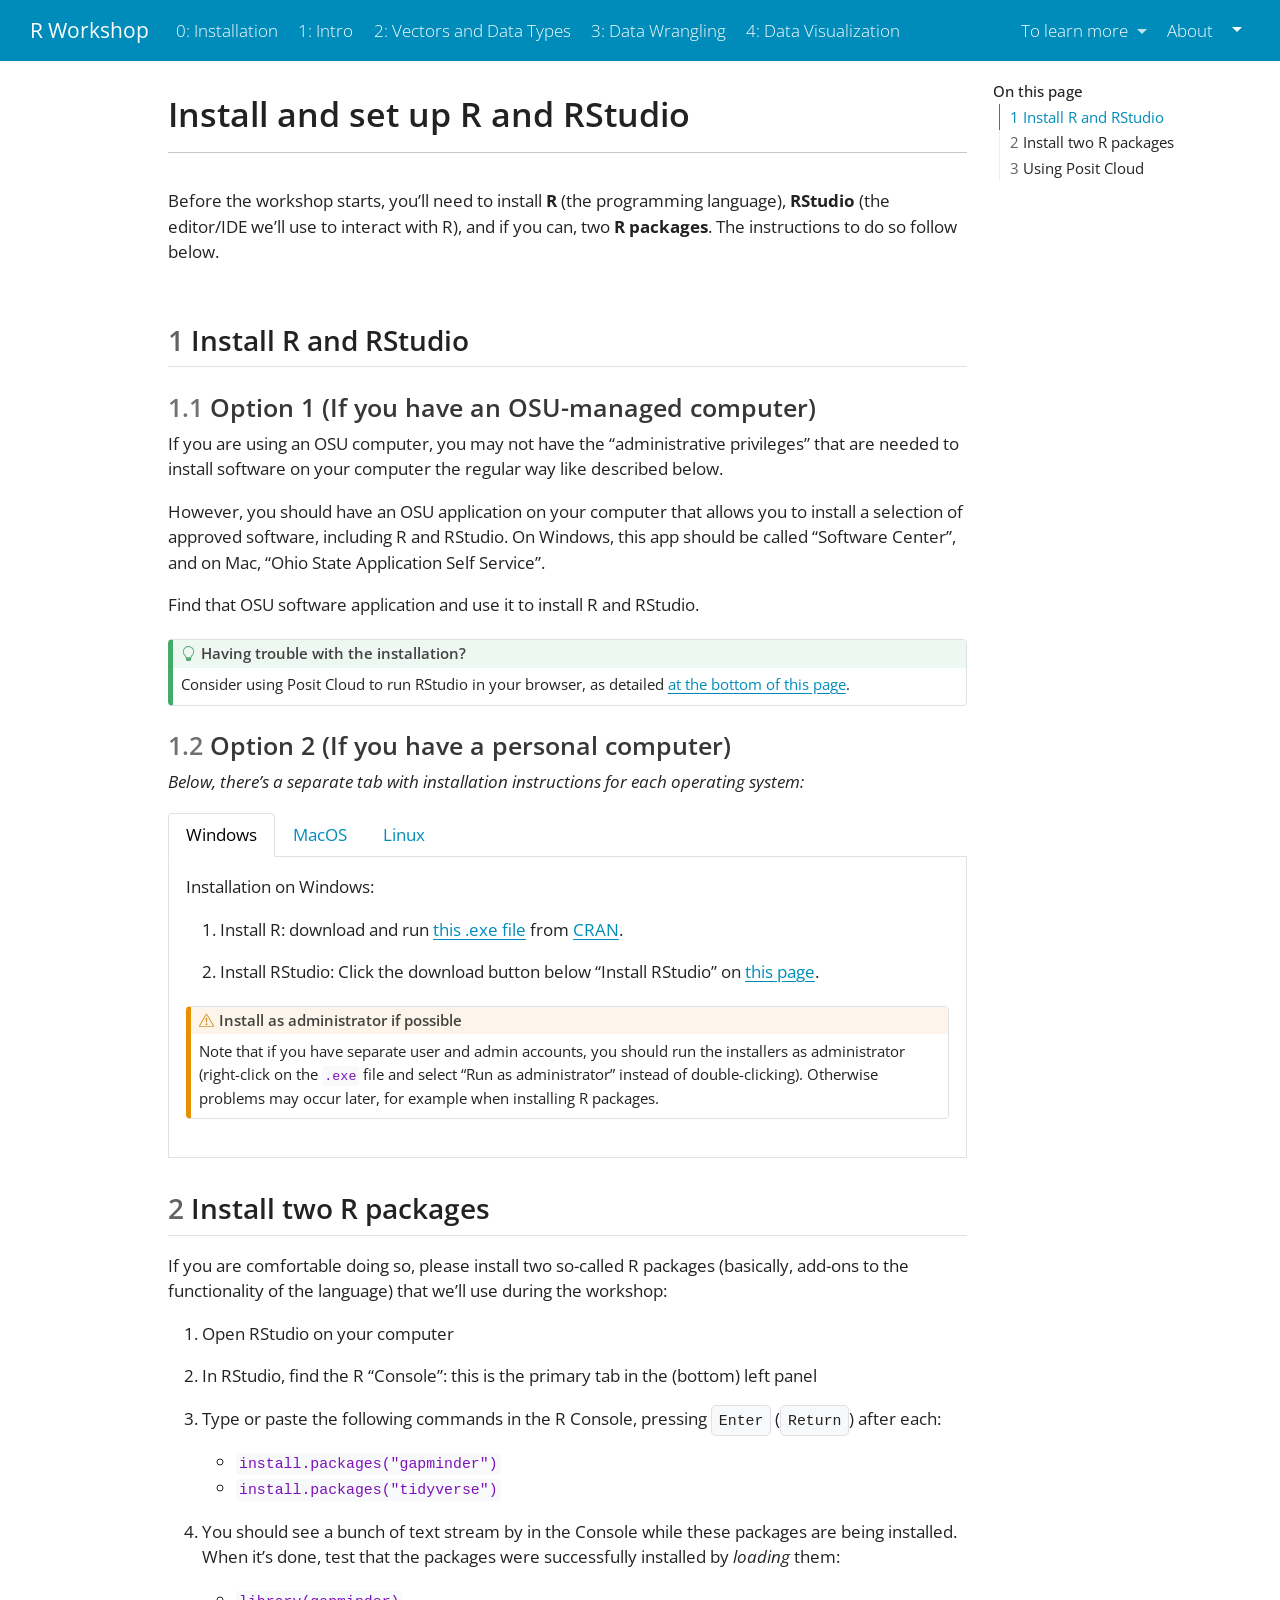
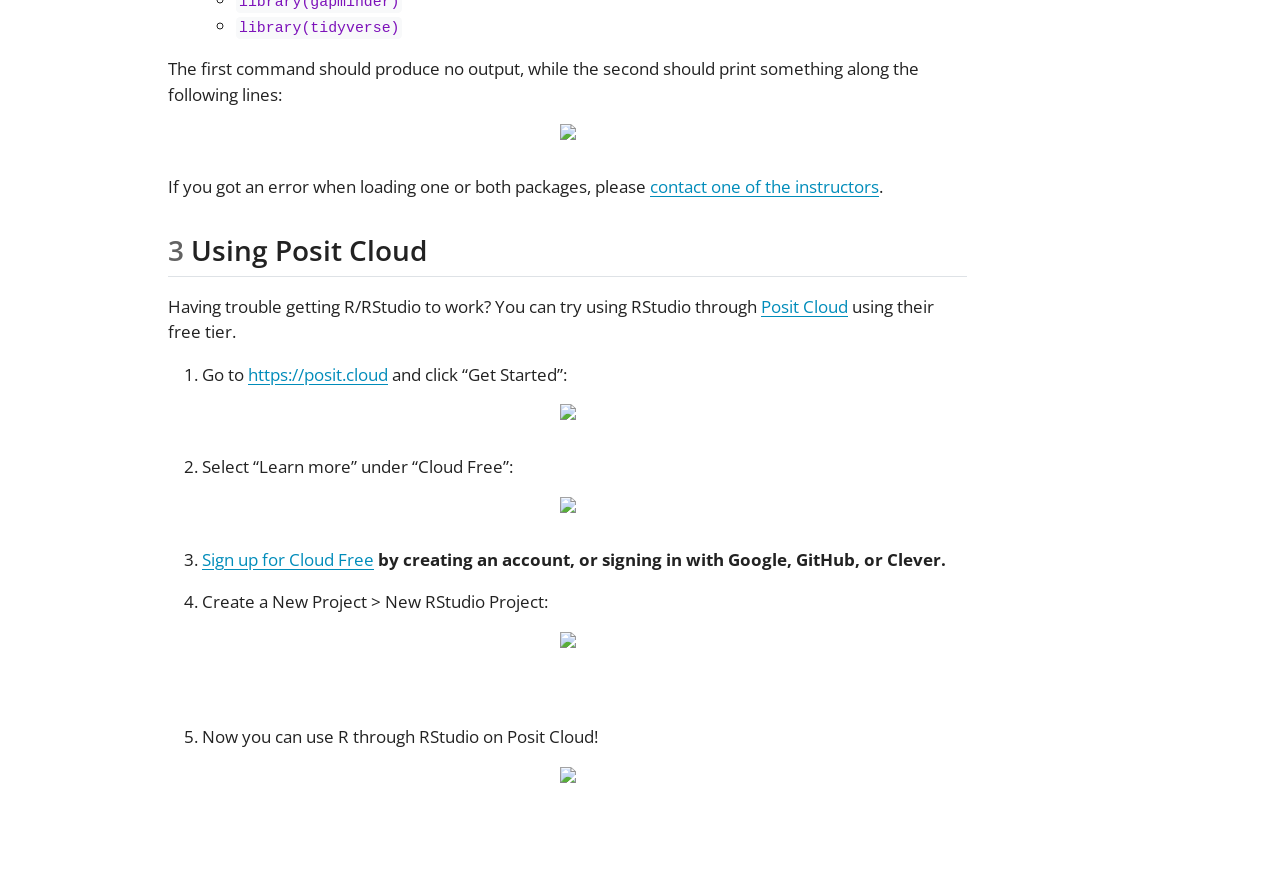
==== docs/0_setup.html @ 9dae6c2d "Shorten sessions 2 and 3" ====
<!DOCTYPE html>
<html xmlns="http://www.w3.org/1999/xhtml" lang="en" xml:lang="en"><head>

<meta charset="utf-8">
<meta name="generator" content="quarto-1.6.40">

<meta name="viewport" content="width=device-width, initial-scale=1.0, user-scalable=yes">


<title>Install and set up R and RStudio – R Workshop</title>
<style>
code{white-space: pre-wrap;}
span.smallcaps{font-variant: small-caps;}
div.columns{display: flex; gap: min(4vw, 1.5em);}
div.column{flex: auto; overflow-x: auto;}
div.hanging-indent{margin-left: 1.5em; text-indent: -1.5em;}
ul.task-list{list-style: none;}
ul.task-list li input[type="checkbox"] {
  width: 0.8em;
  margin: 0 0.8em 0.2em -1em; /* quarto-specific, see https://github.com/quarto-dev/quarto-cli/issues/4556 */ 
  vertical-align: middle;
}
</style>


<script src="site_libs/quarto-nav/quarto-nav.js"></script>
<script src="site_libs/quarto-nav/headroom.min.js"></script>
<script src="site_libs/clipboard/clipboard.min.js"></script>
<script src="site_libs/quarto-search/autocomplete.umd.js"></script>
<script src="site_libs/quarto-search/fuse.min.js"></script>
<script src="site_libs/quarto-search/quarto-search.js"></script>
<meta name="quarto:offset" content="./">
<script src="site_libs/quarto-html/quarto.js"></script>
<script src="site_libs/quarto-html/popper.min.js"></script>
<script src="site_libs/quarto-html/tippy.umd.min.js"></script>
<script src="site_libs/quarto-html/anchor.min.js"></script>
<link href="site_libs/quarto-html/tippy.css" rel="stylesheet">
<link href="site_libs/quarto-html/quarto-syntax-highlighting-57476271c5f0467c372e20ff5d25630e.css" rel="stylesheet" id="quarto-text-highlighting-styles">
<script src="site_libs/bootstrap/bootstrap.min.js"></script>
<link href="site_libs/bootstrap/bootstrap-icons.css" rel="stylesheet">
<link href="site_libs/bootstrap/bootstrap-846dca4dc7d087287339037938a7aa1c.min.css" rel="stylesheet" append-hash="true" id="quarto-bootstrap" data-mode="light">
<link href="site_libs/quarto-contrib/fontawesome6-1.2.0/all.min.css" rel="stylesheet">
<link href="site_libs/quarto-contrib/fontawesome6-1.2.0/latex-fontsize.css" rel="stylesheet">
<script id="quarto-search-options" type="application/json">{
  "location": "navbar",
  "copy-button": false,
  "collapse-after": 3,
  "panel-placement": "end",
  "type": "overlay",
  "limit": 50,
  "keyboard-shortcut": [
    "f",
    "/",
    "s"
  ],
  "show-item-context": false,
  "language": {
    "search-no-results-text": "No results",
    "search-matching-documents-text": "matching documents",
    "search-copy-link-title": "Copy link to search",
    "search-hide-matches-text": "Hide additional matches",
    "search-more-match-text": "more match in this document",
    "search-more-matches-text": "more matches in this document",
    "search-clear-button-title": "Clear",
    "search-text-placeholder": "",
    "search-detached-cancel-button-title": "Cancel",
    "search-submit-button-title": "Submit",
    "search-label": "Search"
  }
}</script>


<link rel="stylesheet" href="styles.css">
</head>

<body class="nav-fixed">

<div id="quarto-search-results"></div>
  <header id="quarto-header" class="headroom fixed-top">
    <nav class="navbar navbar-expand-lg " data-bs-theme="dark">
      <div class="navbar-container container-fluid">
      <div class="navbar-brand-container mx-auto">
    <a class="navbar-brand" href="./index.html">
    <span class="navbar-title">R Workshop</span>
    </a>
  </div>
            <div id="quarto-search" class="" title="Search"></div>
          <button class="navbar-toggler" type="button" data-bs-toggle="collapse" data-bs-target="#navbarCollapse" aria-controls="navbarCollapse" role="menu" aria-expanded="false" aria-label="Toggle navigation" onclick="if (window.quartoToggleHeadroom) { window.quartoToggleHeadroom(); }">
  <span class="navbar-toggler-icon"></span>
</button>
          <div class="collapse navbar-collapse" id="navbarCollapse">
            <ul class="navbar-nav navbar-nav-scroll me-auto">
  <li class="nav-item">
    <a class="nav-link active" href="./0_setup.html" aria-current="page"> 
<span class="menu-text">0: Installation</span></a>
  </li>  
  <li class="nav-item">
    <a class="nav-link" href="./1_intro.html"> 
<span class="menu-text">1: Intro</span></a>
  </li>  
  <li class="nav-item">
    <a class="nav-link" href="./2_vectors.html"> 
<span class="menu-text">2: Vectors and Data Types</span></a>
  </li>  
  <li class="nav-item">
    <a class="nav-link" href="./3_dplyr.html"> 
<span class="menu-text">3: Data Wrangling</span></a>
  </li>  
  <li class="nav-item">
    <a class="nav-link" href="./4_ggplot.html"> 
<span class="menu-text">4: Data Visualization</span></a>
  </li>  
</ul>
            <ul class="navbar-nav navbar-nav-scroll ms-auto">
  <li class="nav-item dropdown ">
    <a class="nav-link dropdown-toggle" href="#" id="nav-menu-to-learn-more" role="link" data-bs-toggle="dropdown" aria-expanded="false">
 <span class="menu-text">To learn more</span>
    </a>
    <ul class="dropdown-menu dropdown-menu-end" aria-labelledby="nav-menu-to-learn-more">    
        <li>
    <a class="dropdown-item" href="https://osu-codeclub.github.io">
 <span class="dropdown-text">OSU Code Club <i class="fa-solid fa-external-link" aria-label="external-link"></i></span></a>
  </li>  
        <li>
    <a class="dropdown-item" href="https://imageomics.github.io/2026-02-09-osu-online/">
 <span class="dropdown-text">Full Carpentries workshop page <i class="fa-solid fa-external-link" aria-label="external-link"></i></span></a>
  </li>  
        <li>
    <a class="dropdown-item" href="https://library.osu.edu/events/version-control-with-git">
 <span class="dropdown-text">Sister workshop on Version Control with Git <i class="fa-solid fa-external-link" aria-label="external-link"></i></span></a>
  </li>  
        <li>
    <a class="dropdown-item" href="https://osu-codeclub.github.io/pages/other.html">
 <span class="dropdown-text">Other OSU coding activities <i class="fa-solid fa-external-link" aria-label="external-link"></i></span></a>
  </li>  
        <li><hr class="dropdown-divider"></li>
        <li>
    <a class="dropdown-item" href="https://library.osu.edu/researchcommons">
 <span class="dropdown-text">OSU Research Commons <i class="fa-solid fa-external-link" aria-label="external-link"></i></span></a>
  </li>  
        <li>
    <a class="dropdown-item" href="https://carpentries.org">
 <span class="dropdown-text">The Carpentries <i class="fa-solid fa-external-link" aria-label="external-link"></i></span></a>
  </li>  
        <li><hr class="dropdown-divider"></li>
        <li>
    <a class="dropdown-item" href="https://swcarpentry.github.io/r-novice-gapminder/">
 <span class="dropdown-text">The full focal Carpentries lesson <i class="fa-solid fa-external-link" aria-label="external-link"></i></span></a>
  </li>  
        <li>
    <a class="dropdown-item" href="https://r4ds.hadley.nz">
 <span class="dropdown-text">R for Data Science ebook <i class="fa-solid fa-external-link" aria-label="external-link"></i></span></a>
  </li>  
    </ul>
  </li>
  <li class="nav-item">
    <a class="nav-link" href="./about.html"> 
<span class="menu-text">About</span></a>
  </li>  
</ul>
          </div> <!-- /navcollapse -->
            <div class="quarto-navbar-tools">
    <div class="dropdown">
      <a href="" title="" id="quarto-navigation-tool-dropdown-0" class="quarto-navigation-tool dropdown-toggle px-1" data-bs-toggle="dropdown" aria-expanded="false" role="link" aria-label=""><i class="bi bi-github"></i></a>
      <ul class="dropdown-menu" aria-labelledby="quarto-navigation-tool-dropdown-0">
          <li>
            <a class="dropdown-item quarto-navbar-tools-item" href="https://github.com/osu-codeclub/carpentries-feb-2026">
            Source Code
            </a>
          </li>
          <li>
            <a class="dropdown-item quarto-navbar-tools-item" href="https://github.com/osu-codeclub/carpentries-afeb-2026/issues/new?template=Blank+issue">
            Report an Issue
            </a>
          </li>
      </ul>
    </div>
</div>
      </div> <!-- /container-fluid -->
    </nav>
</header>
<!-- content -->
<div id="quarto-content" class="quarto-container page-columns page-rows-contents page-layout-article page-navbar">
<!-- sidebar -->
<!-- margin-sidebar -->
    <div id="quarto-margin-sidebar" class="sidebar margin-sidebar">
        <nav id="TOC" role="doc-toc" class="toc-active">
    <h2 id="toc-title">On this page</h2>
   
  <ul>
  <li><a href="#install-r-and-rstudio" id="toc-install-r-and-rstudio" class="nav-link active" data-scroll-target="#install-r-and-rstudio"><span class="header-section-number">1</span> Install R and RStudio</a>
  <ul class="collapse">
  <li><a href="#option-1-if-you-have-an-osu-managed-computer" id="toc-option-1-if-you-have-an-osu-managed-computer" class="nav-link" data-scroll-target="#option-1-if-you-have-an-osu-managed-computer"><span class="header-section-number">1.1</span> Option 1 (If you have an OSU-managed computer)</a></li>
  <li><a href="#option-2-if-you-have-a-personal-computer" id="toc-option-2-if-you-have-a-personal-computer" class="nav-link" data-scroll-target="#option-2-if-you-have-a-personal-computer"><span class="header-section-number">1.2</span> Option 2 (If you have a personal computer)</a></li>
  </ul></li>
  <li><a href="#install-two-r-packages" id="toc-install-two-r-packages" class="nav-link" data-scroll-target="#install-two-r-packages"><span class="header-section-number">2</span> Install two R packages</a></li>
  <li><a href="#using-posit-cloud" id="toc-using-posit-cloud" class="nav-link" data-scroll-target="#using-posit-cloud"><span class="header-section-number">3</span> Using Posit Cloud</a></li>
  </ul>
</nav>
    </div>
<!-- main -->
<main class="content" id="quarto-document-content">

<header id="title-block-header" class="quarto-title-block default">
<div class="quarto-title">
<h1 class="title">Install and set up R and RStudio</h1>
</div>



<div class="quarto-title-meta">

    
  
    
  </div>
  


</header>


<hr>
<hr style="height:1pt; visibility:hidden;">
<p>Before the workshop starts, you’ll need to install <strong>R</strong> (the programming language), <strong>RStudio</strong> (the editor/IDE we’ll use to interact with R), and if you can, two <strong>R packages</strong>. The instructions to do so follow below.</p>
<p><br></p>
<section id="install-r-and-rstudio" class="level2" data-number="1">
<h2 data-number="1" class="anchored" data-anchor-id="install-r-and-rstudio"><span class="header-section-number">1</span> Install R and RStudio</h2>
<section id="option-1-if-you-have-an-osu-managed-computer" class="level3" data-number="1.1">
<h3 data-number="1.1" class="anchored" data-anchor-id="option-1-if-you-have-an-osu-managed-computer"><span class="header-section-number">1.1</span> Option 1 (If you have an OSU-managed computer)</h3>
<p>If you are using an OSU computer, you may not have the “administrative privileges” that are needed to install software on your computer the regular way like described below.</p>
<p>However, you should have an OSU application on your computer that allows you to install a selection of approved software, including R and RStudio. On Windows, this app should be called “Software Center”, and on Mac, “Ohio State Application Self Service”.</p>
<p>Find that OSU software application and use it to install R and RStudio.</p>
<div class="callout callout-style-default callout-tip callout-titled">
<div class="callout-header d-flex align-content-center">
<div class="callout-icon-container">
<i class="callout-icon"></i>
</div>
<div class="callout-title-container flex-fill">
Having trouble with the installation?
</div>
</div>
<div class="callout-body-container callout-body">
<p>Consider using Posit Cloud to run RStudio in your browser, as detailed <a href="##using-posit-cloud">at the bottom of this page</a>.</p>
</div>
</div>
</section>
<section id="option-2-if-you-have-a-personal-computer" class="level3" data-number="1.2">
<h3 data-number="1.2" class="anchored" data-anchor-id="option-2-if-you-have-a-personal-computer"><span class="header-section-number">1.2</span> Option 2 (If you have a personal computer)</h3>
<p><em>Below, there’s a separate tab with installation instructions for each operating system:</em></p>
<div class="tabset-margin-container"></div><div class="panel-tabset">
<ul class="nav nav-tabs" role="tablist"><li class="nav-item" role="presentation"><a class="nav-link active" id="tabset-1-1-tab" data-bs-toggle="tab" data-bs-target="#tabset-1-1" role="tab" aria-controls="tabset-1-1" aria-selected="true">Windows</a></li><li class="nav-item" role="presentation"><a class="nav-link" id="tabset-1-2-tab" data-bs-toggle="tab" data-bs-target="#tabset-1-2" role="tab" aria-controls="tabset-1-2" aria-selected="false">MacOS</a></li><li class="nav-item" role="presentation"><a class="nav-link" id="tabset-1-3-tab" data-bs-toggle="tab" data-bs-target="#tabset-1-3" role="tab" aria-controls="tabset-1-3" aria-selected="false">Linux</a></li></ul>
<div class="tab-content">
<div id="tabset-1-1" class="tab-pane active" role="tabpanel" aria-labelledby="tabset-1-1-tab">
<p>Installation on Windows:</p>
<ol type="1">
<li><p>Install R: download and run <a href="https://cran.r-project.org/bin/windows/base/release.htm">this .exe file</a> from <a href="https://cran.r-project.org/index.html">CRAN</a>.</p></li>
<li><p>Install RStudio: Click the download button below “Install RStudio” on <a href="https://posit.co/download/rstudio-desktop/#download">this page</a>.</p></li>
</ol>
<div class="callout callout-style-default callout-warning callout-titled">
<div class="callout-header d-flex align-content-center">
<div class="callout-icon-container">
<i class="callout-icon"></i>
</div>
<div class="callout-title-container flex-fill">
Install as administrator if possible
</div>
</div>
<div class="callout-body-container callout-body">
<p>Note that if you have separate user and admin accounts, you should run the installers as administrator (right-click on the <code>.exe</code> file and select “Run as administrator” instead of double-clicking). Otherwise problems may occur later, for example when installing R packages.</p>
</div>
</div>
</div>
<div id="tabset-1-2" class="tab-pane" role="tabpanel" aria-labelledby="tabset-1-2-tab">
<p>Installation on MacOS:</p>
<ol type="1">
<li><p>Install R: download and run <a href="https://cran.r-project.org/bin/macosx/R-latest.pkg">this .pkg file</a> from <a href="https://cran.r-project.org/index.html">CRAN</a>.</p></li>
<li><p>Install RStudio: Click the download button below “Install RStudio” on <a href="https://posit.co/download/rstudio-desktop/#download">this page</a>.</p></li>
</ol>
<p><em>The video below walks you through this process:</em></p>
<div class="quarto-video ratio ratio-16x9"><iframe data-external="1" src="https://www.youtube.com/embed/5-ly3kyxwEg" title="" frameborder="0" allow="accelerometer; autoplay; clipboard-write; encrypted-media; gyroscope; picture-in-picture" allowfullscreen=""></iframe></div>
</div>
<div id="tabset-1-3" class="tab-pane" role="tabpanel" aria-labelledby="tabset-1-3-tab">
<p>Installation on Linux:</p>
<ol type="1">
<li><p>Install R: Instructions for R installation on various Linux platforms (Debian, Fedora, Redhat, and Ubuntu) can be found at <a href="https://cran.r-project.org/bin/linux/" class="uri">https://cran.r-project.org/bin/linux/</a>.</p></li>
<li><p>Install RStudio: Click the download button below “Install RStudio” on <a href="https://posit.co/download/rstudio-desktop/#download">this page</a>.</p></li>
</ol>
</div>
</div>
</div>
</section>
</section>
<section id="install-two-r-packages" class="level2" data-number="2">
<h2 data-number="2" class="anchored" data-anchor-id="install-two-r-packages"><span class="header-section-number">2</span> Install two R packages</h2>
<p>If you are comfortable doing so, please install two so-called R packages (basically, add-ons to the functionality of the language) that we’ll use during the workshop:</p>
<ol type="1">
<li><p>Open RStudio on your computer</p></li>
<li><p>In RStudio, find the R “Console”: this is the primary tab in the (bottom) left panel</p></li>
<li><p>Type or paste the following commands in the R Console, pressing <kbd>Enter</kbd> (<kbd>Return</kbd>) after each:</p>
<ul>
<li><code>install.packages("gapminder")</code></li>
<li><code>install.packages("tidyverse")</code></li>
</ul></li>
<li><p>You should see a bunch of text stream by in the Console while these packages are being installed. When it’s done, test that the packages were successfully installed by <em>loading</em> them:</p>
<ul>
<li><code>library(gapminder)</code></li>
<li><code>library(tidyverse)</code></li>
</ul></li>
</ol>
<p>The first command should produce no output, while the second should print something along the following lines:</p>
<div class="quarto-figure quarto-figure-center">
<figure class="figure">
<p><img src="img/0_setup_library-loading.png" class="img-fluid quarto-figure quarto-figure-center figure-img" style="width:80.0%"></p>
</figure>
</div>
<p>If you got an error when loading one or both packages, please <a href="./about.html#instructors-and-organizers">contact one of the instructors</a>.</p>
</section>
<section id="using-posit-cloud" class="level2" data-number="3">
<h2 data-number="3" class="anchored" data-anchor-id="using-posit-cloud"><span class="header-section-number">3</span> Using Posit Cloud</h2>
<p>Having trouble getting R/RStudio to work? You can try using RStudio through <a href="https://posit.cloud/">Posit Cloud</a> using their free tier.</p>
<ol type="1">
<li>Go to <a href="https://posit.cloud" class="uri">https://posit.cloud</a> and click “Get Started”:</li>
</ol>
<div class="quarto-figure quarto-figure-center">
<figure class="figure">
<p><img src="img/posit-cloud.png" class="img-fluid quarto-figure quarto-figure-center figure-img" style="width:80.0%"></p>
</figure>
</div>
<ol start="2" type="1">
<li>Select “Learn more” under “Cloud Free”:</li>
</ol>
<div class="quarto-figure quarto-figure-center">
<figure class="figure">
<p><img src="img/cloud-free.png" class="img-fluid quarto-figure quarto-figure-center figure-img" style="width:80.0%"></p>
</figure>
</div>
<ol start="3" type="1">
<li><p><strong><a href="https://login.posit.cloud/register?redirect=https%3A%2F%2Fclient.login.posit.cloud%2Foauth%2Flogin%3Fshow_auth%3D0%26show_login%3D0">Sign up for Cloud Free</a> by creating an account, or signing in with Google, GitHub, or Clever.</strong></p></li>
<li><p>Create a New Project &gt; New RStudio Project:</p></li>
</ol>
<div class="quarto-figure quarto-figure-center">
<figure class="figure">
<p><img src="img/new-project.png" class="img-fluid quarto-figure quarto-figure-center figure-img" style="width:80.0%"></p>
</figure>
</div>
<p><br></p>
<ol start="5" type="1">
<li>Now you can use R through RStudio on Posit Cloud!</li>
</ol>
<div class="quarto-figure quarto-figure-center">
<figure class="figure">
<p><img src="img/using-rstudio.png" class="img-fluid quarto-figure quarto-figure-center figure-img" style="width:80.0%"></p>
</figure>
</div>


</section>

<a onclick="window.scrollTo(0, 0); return false;" role="button" id="quarto-back-to-top"><i class="bi bi-arrow-up"></i> Back to top</a></main> <!-- /main -->
<script id="quarto-html-after-body" type="application/javascript">
window.document.addEventListener("DOMContentLoaded", function (event) {
  const toggleBodyColorMode = (bsSheetEl) => {
    const mode = bsSheetEl.getAttribute("data-mode");
    const bodyEl = window.document.querySelector("body");
    if (mode === "dark") {
      bodyEl.classList.add("quarto-dark");
      bodyEl.classList.remove("quarto-light");
    } else {
      bodyEl.classList.add("quarto-light");
      bodyEl.classList.remove("quarto-dark");
    }
  }
  const toggleBodyColorPrimary = () => {
    const bsSheetEl = window.document.querySelector("link#quarto-bootstrap");
    if (bsSheetEl) {
      toggleBodyColorMode(bsSheetEl);
    }
  }
  toggleBodyColorPrimary();  
  const icon = "";
  const anchorJS = new window.AnchorJS();
  anchorJS.options = {
    placement: 'right',
    icon: icon
  };
  anchorJS.add('.anchored');
  const isCodeAnnotation = (el) => {
    for (const clz of el.classList) {
      if (clz.startsWith('code-annotation-')) {                     
        return true;
      }
    }
    return false;
  }
  const onCopySuccess = function(e) {
    // button target
    const button = e.trigger;
    // don't keep focus
    button.blur();
    // flash "checked"
    button.classList.add('code-copy-button-checked');
    var currentTitle = button.getAttribute("title");
    button.setAttribute("title", "Copied!");
    let tooltip;
    if (window.bootstrap) {
      button.setAttribute("data-bs-toggle", "tooltip");
      button.setAttribute("data-bs-placement", "left");
      button.setAttribute("data-bs-title", "Copied!");
      tooltip = new bootstrap.Tooltip(button, 
        { trigger: "manual", 
          customClass: "code-copy-button-tooltip",
          offset: [0, -8]});
      tooltip.show();    
    }
    setTimeout(function() {
      if (tooltip) {
        tooltip.hide();
        button.removeAttribute("data-bs-title");
        button.removeAttribute("data-bs-toggle");
        button.removeAttribute("data-bs-placement");
      }
      button.setAttribute("title", currentTitle);
      button.classList.remove('code-copy-button-checked');
    }, 1000);
    // clear code selection
    e.clearSelection();
  }
  const getTextToCopy = function(trigger) {
      const codeEl = trigger.previousElementSibling.cloneNode(true);
      for (const childEl of codeEl.children) {
        if (isCodeAnnotation(childEl)) {
          childEl.remove();
        }
      }
      return codeEl.innerText;
  }
  const clipboard = new window.ClipboardJS('.code-copy-button:not([data-in-quarto-modal])', {
    text: getTextToCopy
  });
  clipboard.on('success', onCopySuccess);
  if (window.document.getElementById('quarto-embedded-source-code-modal')) {
    const clipboardModal = new window.ClipboardJS('.code-copy-button[data-in-quarto-modal]', {
      text: getTextToCopy,
      container: window.document.getElementById('quarto-embedded-source-code-modal')
    });
    clipboardModal.on('success', onCopySuccess);
  }
    var localhostRegex = new RegExp(/^(?:http|https):\/\/localhost\:?[0-9]*\//);
    var mailtoRegex = new RegExp(/^mailto:/);
      var filterRegex = new RegExp("https:\/\/osu-codeclub\.github\.io\/carpentries-feb-2026");
    var isInternal = (href) => {
        return filterRegex.test(href) || localhostRegex.test(href) || mailtoRegex.test(href);
    }
    // Inspect non-navigation links and adorn them if external
 	var links = window.document.querySelectorAll('a[href]:not(.nav-link):not(.navbar-brand):not(.toc-action):not(.sidebar-link):not(.sidebar-item-toggle):not(.pagination-link):not(.no-external):not([aria-hidden]):not(.dropdown-item):not(.quarto-navigation-tool):not(.about-link)');
    for (var i=0; i<links.length; i++) {
      const link = links[i];
      if (!isInternal(link.href)) {
        // undo the damage that might have been done by quarto-nav.js in the case of
        // links that we want to consider external
        if (link.dataset.originalHref !== undefined) {
          link.href = link.dataset.originalHref;
        }
      }
    }
  function tippyHover(el, contentFn, onTriggerFn, onUntriggerFn) {
    const config = {
      allowHTML: true,
      maxWidth: 500,
      delay: 100,
      arrow: false,
      appendTo: function(el) {
          return el.parentElement;
      },
      interactive: true,
      interactiveBorder: 10,
      theme: 'quarto',
      placement: 'bottom-start',
    };
    if (contentFn) {
      config.content = contentFn;
    }
    if (onTriggerFn) {
      config.onTrigger = onTriggerFn;
    }
    if (onUntriggerFn) {
      config.onUntrigger = onUntriggerFn;
    }
    window.tippy(el, config); 
  }
  const noterefs = window.document.querySelectorAll('a[role="doc-noteref"]');
  for (var i=0; i<noterefs.length; i++) {
    const ref = noterefs[i];
    tippyHover(ref, function() {
      // use id or data attribute instead here
      let href = ref.getAttribute('data-footnote-href') || ref.getAttribute('href');
      try { href = new URL(href).hash; } catch {}
      const id = href.replace(/^#\/?/, "");
      const note = window.document.getElementById(id);
      if (note) {
        return note.innerHTML;
      } else {
        return "";
      }
    });
  }
  const xrefs = window.document.querySelectorAll('a.quarto-xref');
  const processXRef = (id, note) => {
    // Strip column container classes
    const stripColumnClz = (el) => {
      el.classList.remove("page-full", "page-columns");
      if (el.children) {
        for (const child of el.children) {
          stripColumnClz(child);
        }
      }
    }
    stripColumnClz(note)
    if (id === null || id.startsWith('sec-')) {
      // Special case sections, only their first couple elements
      const container = document.createElement("div");
      if (note.children && note.children.length > 2) {
        container.appendChild(note.children[0].cloneNode(true));
        for (let i = 1; i < note.children.length; i++) {
          const child = note.children[i];
          if (child.tagName === "P" && child.innerText === "") {
            continue;
          } else {
            container.appendChild(child.cloneNode(true));
            break;
          }
        }
        if (window.Quarto?.typesetMath) {
          window.Quarto.typesetMath(container);
        }
        return container.innerHTML
      } else {
        if (window.Quarto?.typesetMath) {
          window.Quarto.typesetMath(note);
        }
        return note.innerHTML;
      }
    } else {
      // Remove any anchor links if they are present
      const anchorLink = note.querySelector('a.anchorjs-link');
      if (anchorLink) {
        anchorLink.remove();
      }
      if (window.Quarto?.typesetMath) {
        window.Quarto.typesetMath(note);
      }
      if (note.classList.contains("callout")) {
        return note.outerHTML;
      } else {
        return note.innerHTML;
      }
    }
  }
  for (var i=0; i<xrefs.length; i++) {
    const xref = xrefs[i];
    tippyHover(xref, undefined, function(instance) {
      instance.disable();
      let url = xref.getAttribute('href');
      let hash = undefined; 
      if (url.startsWith('#')) {
        hash = url;
      } else {
        try { hash = new URL(url).hash; } catch {}
      }
      if (hash) {
        const id = hash.replace(/^#\/?/, "");
        const note = window.document.getElementById(id);
        if (note !== null) {
          try {
            const html = processXRef(id, note.cloneNode(true));
            instance.setContent(html);
          } finally {
            instance.enable();
            instance.show();
          }
        } else {
          // See if we can fetch this
          fetch(url.split('#')[0])
          .then(res => res.text())
          .then(html => {
            const parser = new DOMParser();
            const htmlDoc = parser.parseFromString(html, "text/html");
            const note = htmlDoc.getElementById(id);
            if (note !== null) {
              const html = processXRef(id, note);
              instance.setContent(html);
            } 
          }).finally(() => {
            instance.enable();
            instance.show();
          });
        }
      } else {
        // See if we can fetch a full url (with no hash to target)
        // This is a special case and we should probably do some content thinning / targeting
        fetch(url)
        .then(res => res.text())
        .then(html => {
          const parser = new DOMParser();
          const htmlDoc = parser.parseFromString(html, "text/html");
          const note = htmlDoc.querySelector('main.content');
          if (note !== null) {
            // This should only happen for chapter cross references
            // (since there is no id in the URL)
            // remove the first header
            if (note.children.length > 0 && note.children[0].tagName === "HEADER") {
              note.children[0].remove();
            }
            const html = processXRef(null, note);
            instance.setContent(html);
          } 
        }).finally(() => {
          instance.enable();
          instance.show();
        });
      }
    }, function(instance) {
    });
  }
      let selectedAnnoteEl;
      const selectorForAnnotation = ( cell, annotation) => {
        let cellAttr = 'data-code-cell="' + cell + '"';
        let lineAttr = 'data-code-annotation="' +  annotation + '"';
        const selector = 'span[' + cellAttr + '][' + lineAttr + ']';
        return selector;
      }
      const selectCodeLines = (annoteEl) => {
        const doc = window.document;
        const targetCell = annoteEl.getAttribute("data-target-cell");
        const targetAnnotation = annoteEl.getAttribute("data-target-annotation");
        const annoteSpan = window.document.querySelector(selectorForAnnotation(targetCell, targetAnnotation));
        const lines = annoteSpan.getAttribute("data-code-lines").split(",");
        const lineIds = lines.map((line) => {
          return targetCell + "-" + line;
        })
        let top = null;
        let height = null;
        let parent = null;
        if (lineIds.length > 0) {
            //compute the position of the single el (top and bottom and make a div)
            const el = window.document.getElementById(lineIds[0]);
            top = el.offsetTop;
            height = el.offsetHeight;
            parent = el.parentElement.parentElement;
          if (lineIds.length > 1) {
            const lastEl = window.document.getElementById(lineIds[lineIds.length - 1]);
            const bottom = lastEl.offsetTop + lastEl.offsetHeight;
            height = bottom - top;
          }
          if (top !== null && height !== null && parent !== null) {
            // cook up a div (if necessary) and position it 
            let div = window.document.getElementById("code-annotation-line-highlight");
            if (div === null) {
              div = window.document.createElement("div");
              div.setAttribute("id", "code-annotation-line-highlight");
              div.style.position = 'absolute';
              parent.appendChild(div);
            }
            div.style.top = top - 2 + "px";
            div.style.height = height + 4 + "px";
            div.style.left = 0;
            let gutterDiv = window.document.getElementById("code-annotation-line-highlight-gutter");
            if (gutterDiv === null) {
              gutterDiv = window.document.createElement("div");
              gutterDiv.setAttribute("id", "code-annotation-line-highlight-gutter");
              gutterDiv.style.position = 'absolute';
              const codeCell = window.document.getElementById(targetCell);
              const gutter = codeCell.querySelector('.code-annotation-gutter');
              gutter.appendChild(gutterDiv);
            }
            gutterDiv.style.top = top - 2 + "px";
            gutterDiv.style.height = height + 4 + "px";
          }
          selectedAnnoteEl = annoteEl;
        }
      };
      const unselectCodeLines = () => {
        const elementsIds = ["code-annotation-line-highlight", "code-annotation-line-highlight-gutter"];
        elementsIds.forEach((elId) => {
          const div = window.document.getElementById(elId);
          if (div) {
            div.remove();
          }
        });
        selectedAnnoteEl = undefined;
      };
        // Handle positioning of the toggle
    window.addEventListener(
      "resize",
      throttle(() => {
        elRect = undefined;
        if (selectedAnnoteEl) {
          selectCodeLines(selectedAnnoteEl);
        }
      }, 10)
    );
    function throttle(fn, ms) {
    let throttle = false;
    let timer;
      return (...args) => {
        if(!throttle) { // first call gets through
            fn.apply(this, args);
            throttle = true;
        } else { // all the others get throttled
            if(timer) clearTimeout(timer); // cancel #2
            timer = setTimeout(() => {
              fn.apply(this, args);
              timer = throttle = false;
            }, ms);
        }
      };
    }
      // Attach click handler to the DT
      const annoteDls = window.document.querySelectorAll('dt[data-target-cell]');
      for (const annoteDlNode of annoteDls) {
        annoteDlNode.addEventListener('click', (event) => {
          const clickedEl = event.target;
          if (clickedEl !== selectedAnnoteEl) {
            unselectCodeLines();
            const activeEl = window.document.querySelector('dt[data-target-cell].code-annotation-active');
            if (activeEl) {
              activeEl.classList.remove('code-annotation-active');
            }
            selectCodeLines(clickedEl);
            clickedEl.classList.add('code-annotation-active');
          } else {
            // Unselect the line
            unselectCodeLines();
            clickedEl.classList.remove('code-annotation-active');
          }
        });
      }
  const findCites = (el) => {
    const parentEl = el.parentElement;
    if (parentEl) {
      const cites = parentEl.dataset.cites;
      if (cites) {
        return {
          el,
          cites: cites.split(' ')
        };
      } else {
        return findCites(el.parentElement)
      }
    } else {
      return undefined;
    }
  };
  var bibliorefs = window.document.querySelectorAll('a[role="doc-biblioref"]');
  for (var i=0; i<bibliorefs.length; i++) {
    const ref = bibliorefs[i];
    const citeInfo = findCites(ref);
    if (citeInfo) {
      tippyHover(citeInfo.el, function() {
        var popup = window.document.createElement('div');
        citeInfo.cites.forEach(function(cite) {
          var citeDiv = window.document.createElement('div');
          citeDiv.classList.add('hanging-indent');
          citeDiv.classList.add('csl-entry');
          var biblioDiv = window.document.getElementById('ref-' + cite);
          if (biblioDiv) {
            citeDiv.innerHTML = biblioDiv.innerHTML;
          }
          popup.appendChild(citeDiv);
        });
        return popup.innerHTML;
      });
    }
  }
});
</script>
</div> <!-- /content -->




</body></html>
---- docs/site_libs/quarto-html/quarto-syntax-highlighting-57476271c5f0467c372e20ff5d25630e.css ----
/* quarto syntax highlight colors */
:root {
  --quarto-hl-al-color: #95da4c;
  --quarto-hl-an-color: #50a14f;
  --quarto-hl-at-color: #a626a4;
  --quarto-hl-bn-color: #986801;
  --quarto-hl-bu-color: #a626a4;
  --quarto-hl-ch-color: #50a14f;
  --quarto-hl-co-color: #a0a1a7;
  --quarto-hl-cv-color: #e45649;
  --quarto-hl-cn-color: #986801;
  --quarto-hl-cf-color: #a626a4;
  --quarto-hl-dt-color: #a626a4;
  --quarto-hl-dv-color: #986801;
  --quarto-hl-do-color: #e45649;
  --quarto-hl-er-color: #f44747;
  --quarto-hl-ex-color: #4078f2;
  --quarto-hl-fl-color: #986801;
  --quarto-hl-fu-color: #4078f2;
  --quarto-hl-im-color: #50a14f;
  --quarto-hl-in-color: #c45b00;
  --quarto-hl-kw-color: #a626a4;
  --quarto-hl-op-color: #a626a4;
  --quarto-hl-pp-color: #a626a4;
  --quarto-hl-re-color: #2980b9;
  --quarto-hl-sc-color: #0184bc;
  --quarto-hl-ss-color: #da4453;
  --quarto-hl-st-color: #50a14f;
  --quarto-hl-va-color: #e45649;
  --quarto-hl-vs-color: #da4453;
  --quarto-hl-wa-color: #da4453;
}

/* other quarto variables */
:root {
  --quarto-font-monospace: SFMono-Regular, Menlo, Monaco, Consolas, "Liberation Mono", "Courier New", monospace;
}

code span.al {
  background-color: #4d1f24;
  font-weight: bold;
  color: #95da4c;
}

code span.an {
  color: #50a14f;
}

code span.at {
  color: #a626a4;
}

code span.bn {
  color: #986801;
}

code span.bu {
  color: #a626a4;
}

code span.ch {
  color: #50a14f;
}

code span.co {
  font-style: italic;
  color: #a0a1a7;
}

code span.cv {
  font-style: italic;
  color: #e45649;
}

code span.cn {
  color: #986801;
}

code span.cf {
  color: #a626a4;
}

code span.dt {
  color: #a626a4;
}

code span.dv {
  color: #986801;
}

code span.do {
  color: #e45649;
}

code span.er {
  color: #f44747;
  text-decoration: underline;
}

code span.ex {
  font-weight: bold;
  color: #4078f2;
}

code span.fl {
  color: #986801;
}

code span.fu {
  color: #4078f2;
}

code span.im {
  color: #50a14f;
}

code span.in {
  color: #c45b00;
}

code span.kw {
  color: #a626a4;
}

pre > code.sourceCode > span {
  color: #383a42;
}

code span {
  color: #383a42;
}

code.sourceCode > span {
  color: #383a42;
}

div.sourceCode,
div.sourceCode pre.sourceCode {
  color: #383a42;
}

code span.op {
  color: #a626a4;
}

code span.pp {
  color: #a626a4;
}

code span.re {
  background-color: #153042;
  color: #2980b9;
}

code span.sc {
  color: #0184bc;
}

code span.ss {
  color: #da4453;
}

code span.st {
  color: #50a14f;
}

code span.va {
  color: #e45649;
}

code span.vs {
  color: #da4453;
}

code span.wa {
  color: #da4453;
}

.prevent-inlining {
  content: "</";
}

/*# sourceMappingURL=e4b5b91a25ec2f1bae7a23251e7c2f91.css.map */
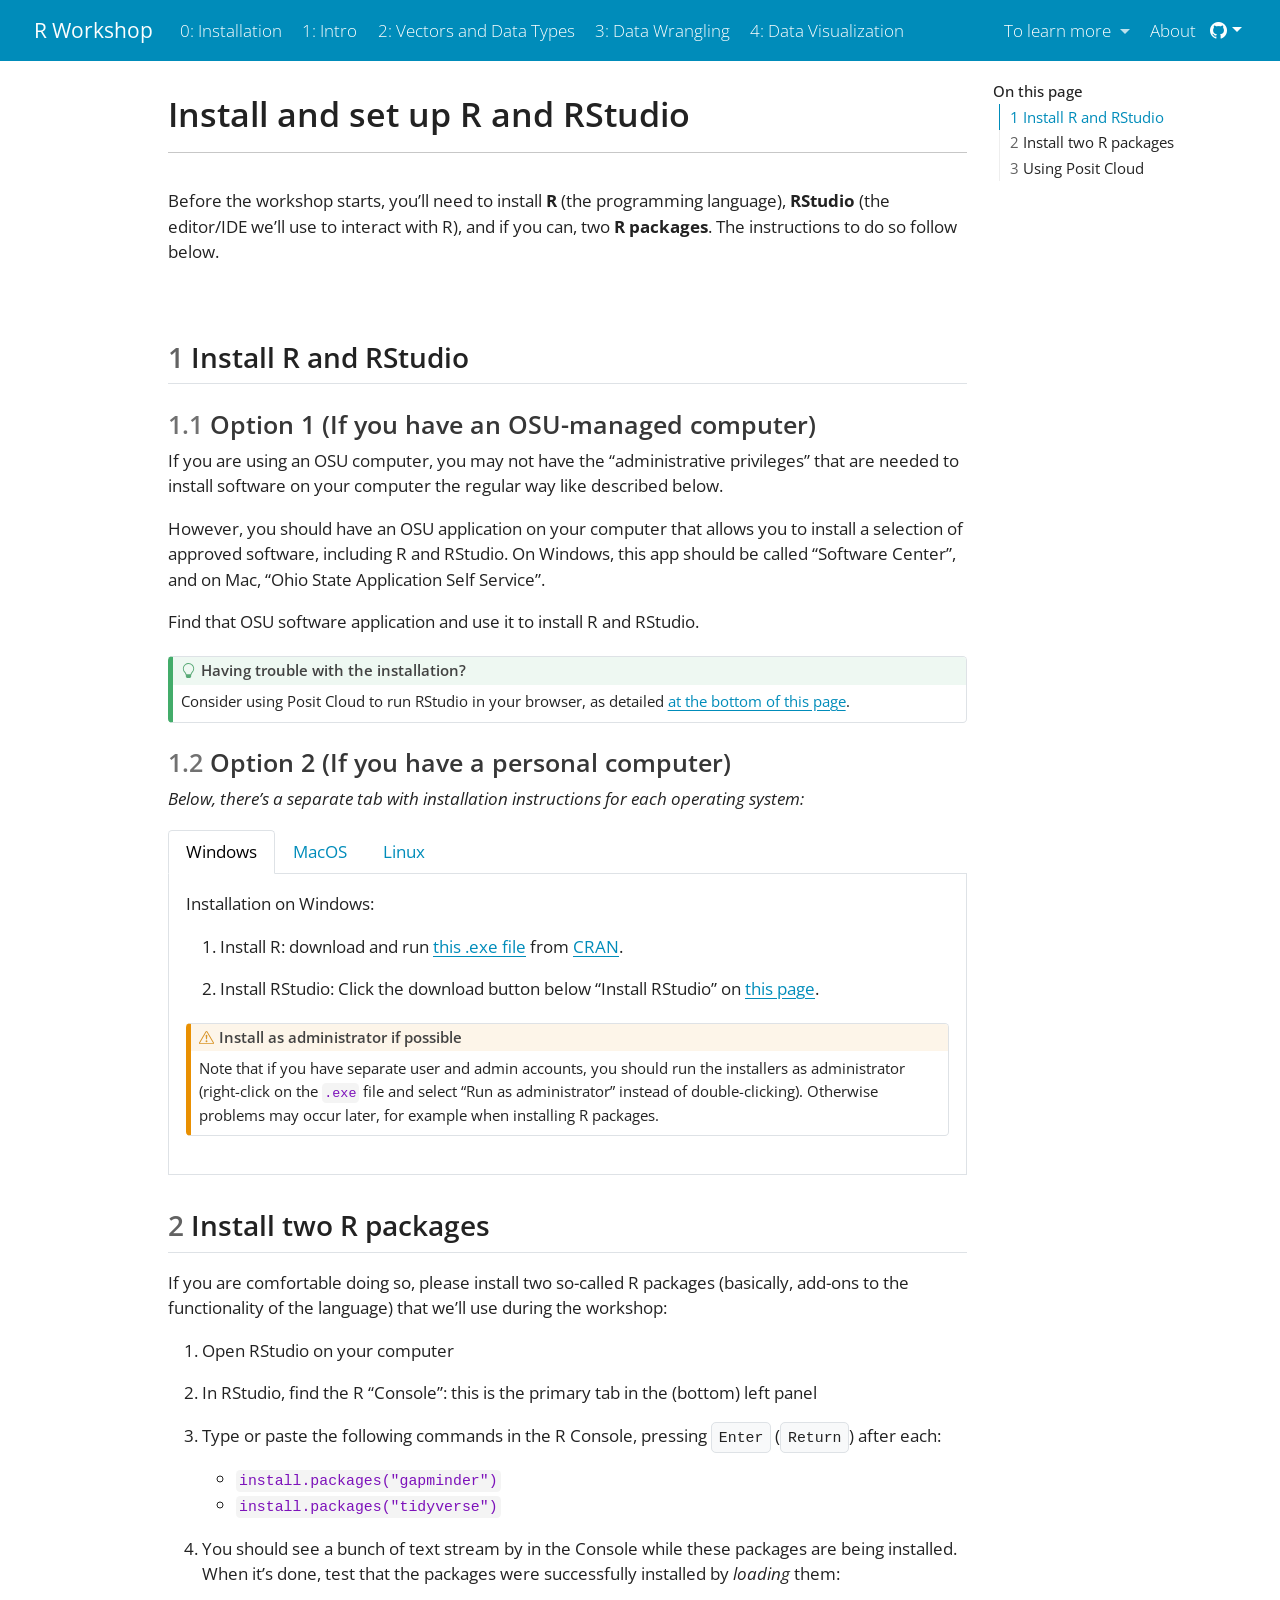
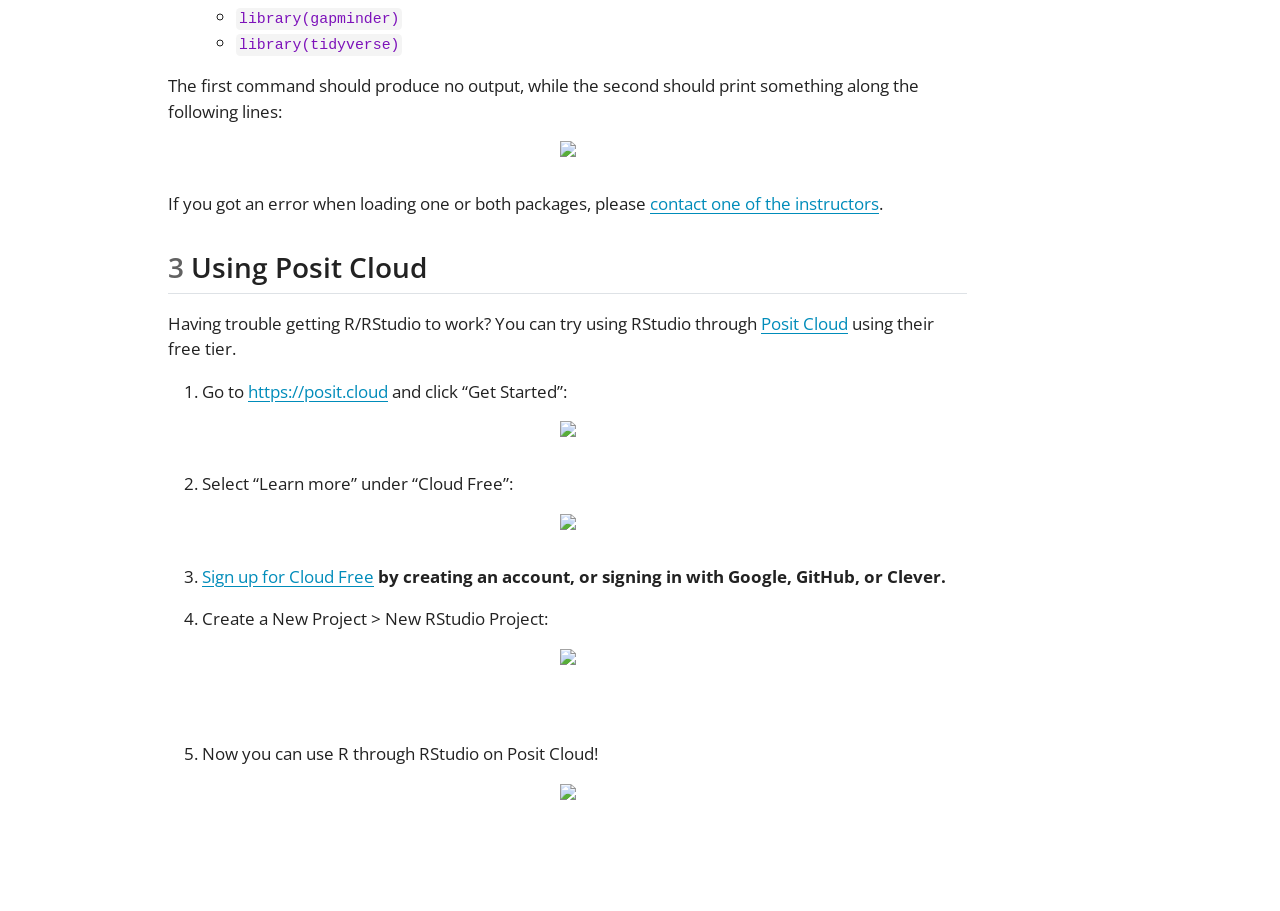
==== commit 22a40896: "First pass add of carpentries aug 2026" ====
--- a/docs/0_setup.html
+++ b/docs/0_setup.html
@@ -2,7 +2,7 @@
 <html xmlns="http://www.w3.org/1999/xhtml" lang="en" xml:lang="en"><head>
 
 <meta charset="utf-8">
-<meta name="generator" content="quarto-1.6.40">
+<meta name="generator" content="quarto-1.8.25">
 
 <meta name="viewport" content="width=device-width, initial-scale=1.0, user-scalable=yes">
 
@@ -30,15 +30,17 @@
 <script src="site_libs/quarto-search/fuse.min.js"></script>
 <script src="site_libs/quarto-search/quarto-search.js"></script>
 <meta name="quarto:offset" content="./">
-<script src="site_libs/quarto-html/quarto.js"></script>
+<script src="site_libs/quarto-html/quarto.js" type="module"></script>
+<script src="site_libs/quarto-html/tabsets/tabsets.js" type="module"></script>
+<script src="site_libs/quarto-html/axe/axe-check.js" type="module"></script>
 <script src="site_libs/quarto-html/popper.min.js"></script>
 <script src="site_libs/quarto-html/tippy.umd.min.js"></script>
 <script src="site_libs/quarto-html/anchor.min.js"></script>
 <link href="site_libs/quarto-html/tippy.css" rel="stylesheet">
-<link href="site_libs/quarto-html/quarto-syntax-highlighting-57476271c5f0467c372e20ff5d25630e.css" rel="stylesheet" id="quarto-text-highlighting-styles">
+<link href="site_libs/quarto-html/quarto-syntax-highlighting-a14e345711173c227b21482e2eb4cc70.css" rel="stylesheet" id="quarto-text-highlighting-styles">
 <script src="site_libs/bootstrap/bootstrap.min.js"></script>
 <link href="site_libs/bootstrap/bootstrap-icons.css" rel="stylesheet">
-<link href="site_libs/bootstrap/bootstrap-846dca4dc7d087287339037938a7aa1c.min.css" rel="stylesheet" append-hash="true" id="quarto-bootstrap" data-mode="light">
+<link href="site_libs/bootstrap/bootstrap-37a6e6b0f13a00704b76a90eaeaca18a.min.css" rel="stylesheet" append-hash="true" id="quarto-bootstrap" data-mode="light">
 <link href="site_libs/quarto-contrib/fontawesome6-1.2.0/all.min.css" rel="stylesheet">
 <link href="site_libs/quarto-contrib/fontawesome6-1.2.0/latex-fontsize.css" rel="stylesheet">
 <script id="quarto-search-options" type="application/json">{
@@ -73,13 +75,15 @@
 <link rel="stylesheet" href="styles.css">
 </head>
 
-<body class="nav-fixed">
+<body class="nav-fixed quarto-light">
 
 <div id="quarto-search-results"></div>
   <header id="quarto-header" class="headroom fixed-top">
     <nav class="navbar navbar-expand-lg " data-bs-theme="dark">
       <div class="navbar-container container-fluid">
       <div class="navbar-brand-container mx-auto">
+    <a href="./index.html" class="navbar-brand navbar-brand-logo">
+    </a>
     <a class="navbar-brand" href="./index.html">
     <span class="navbar-title">R Workshop</span>
     </a>
@@ -122,12 +126,12 @@
  <span class="dropdown-text">OSU Code Club <i class="fa-solid fa-external-link" aria-label="external-link"></i></span></a>
   </li>  
         <li>
-    <a class="dropdown-item" href="https://imageomics.github.io/2026-02-09-osu-online/">
+    <a class="dropdown-item" href="https://imageomics.github.io/2026-08-17-osu-online/">
  <span class="dropdown-text">Full Carpentries workshop page <i class="fa-solid fa-external-link" aria-label="external-link"></i></span></a>
   </li>  
         <li>
     <a class="dropdown-item" href="https://library.osu.edu/events/version-control-with-git">
- <span class="dropdown-text">Sister workshop on Version Control with Git <i class="fa-solid fa-external-link" aria-label="external-link"></i></span></a>
+ <span class="dropdown-text">Companion workshop on Version Control with Git <i class="fa-solid fa-external-link" aria-label="external-link"></i></span></a>
   </li>  
         <li>
     <a class="dropdown-item" href="https://osu-codeclub.github.io/pages/other.html">
@@ -164,12 +168,12 @@
       <a href="" title="" id="quarto-navigation-tool-dropdown-0" class="quarto-navigation-tool dropdown-toggle px-1" data-bs-toggle="dropdown" aria-expanded="false" role="link" aria-label=""><i class="bi bi-github"></i></a>
       <ul class="dropdown-menu" aria-labelledby="quarto-navigation-tool-dropdown-0">
           <li>
-            <a class="dropdown-item quarto-navbar-tools-item" href="https://github.com/osu-codeclub/carpentries-feb-2026">
+            <a class="dropdown-item quarto-navbar-tools-item" href="https://github.com/osu-codeclub/carpentries-aug-2026">
             Source Code
             </a>
           </li>
           <li>
-            <a class="dropdown-item quarto-navbar-tools-item" href="https://github.com/osu-codeclub/carpentries-afeb-2026/issues/new?template=Blank+issue">
+            <a class="dropdown-item quarto-navbar-tools-item" href="https://github.com/osu-codeclub/carpentries-aug-2026/issues/new?template=Blank+issue">
             Report an Issue
             </a>
           </li>
@@ -237,7 +241,7 @@
 <i class="callout-icon"></i>
 </div>
 <div class="callout-title-container flex-fill">
-Having trouble with the installation?
+<span class="screen-reader-only">Tip</span>Having trouble with the installation?
 </div>
 </div>
 <div class="callout-body-container callout-body">
@@ -249,7 +253,7 @@
 <h3 data-number="1.2" class="anchored" data-anchor-id="option-2-if-you-have-a-personal-computer"><span class="header-section-number">1.2</span> Option 2 (If you have a personal computer)</h3>
 <p><em>Below, there’s a separate tab with installation instructions for each operating system:</em></p>
 <div class="tabset-margin-container"></div><div class="panel-tabset">
-<ul class="nav nav-tabs" role="tablist"><li class="nav-item" role="presentation"><a class="nav-link active" id="tabset-1-1-tab" data-bs-toggle="tab" data-bs-target="#tabset-1-1" role="tab" aria-controls="tabset-1-1" aria-selected="true">Windows</a></li><li class="nav-item" role="presentation"><a class="nav-link" id="tabset-1-2-tab" data-bs-toggle="tab" data-bs-target="#tabset-1-2" role="tab" aria-controls="tabset-1-2" aria-selected="false">MacOS</a></li><li class="nav-item" role="presentation"><a class="nav-link" id="tabset-1-3-tab" data-bs-toggle="tab" data-bs-target="#tabset-1-3" role="tab" aria-controls="tabset-1-3" aria-selected="false">Linux</a></li></ul>
+<ul class="nav nav-tabs" role="tablist"><li class="nav-item" role="presentation"><a class="nav-link active" id="tabset-1-1-tab" data-bs-toggle="tab" data-bs-target="#tabset-1-1" role="tab" aria-controls="tabset-1-1" aria-selected="true" href="">Windows</a></li><li class="nav-item" role="presentation"><a class="nav-link" id="tabset-1-2-tab" data-bs-toggle="tab" data-bs-target="#tabset-1-2" role="tab" aria-controls="tabset-1-2" aria-selected="false" href="">MacOS</a></li><li class="nav-item" role="presentation"><a class="nav-link" id="tabset-1-3-tab" data-bs-toggle="tab" data-bs-target="#tabset-1-3" role="tab" aria-controls="tabset-1-3" aria-selected="false" href="">Linux</a></li></ul>
 <div class="tab-content">
 <div id="tabset-1-1" class="tab-pane active" role="tabpanel" aria-labelledby="tabset-1-1-tab">
 <p>Installation on Windows:</p>
@@ -263,7 +267,7 @@
 <i class="callout-icon"></i>
 </div>
 <div class="callout-title-container flex-fill">
-Install as administrator if possible
+<span class="screen-reader-only">Warning</span>Install as administrator if possible
 </div>
 </div>
 <div class="callout-body-container callout-body">
@@ -359,236 +363,243 @@
 
 <a onclick="window.scrollTo(0, 0); return false;" role="button" id="quarto-back-to-top"><i class="bi bi-arrow-up"></i> Back to top</a></main> <!-- /main -->
 <script id="quarto-html-after-body" type="application/javascript">
-window.document.addEventListener("DOMContentLoaded", function (event) {
-  const toggleBodyColorMode = (bsSheetEl) => {
-    const mode = bsSheetEl.getAttribute("data-mode");
-    const bodyEl = window.document.querySelector("body");
-    if (mode === "dark") {
-      bodyEl.classList.add("quarto-dark");
-      bodyEl.classList.remove("quarto-light");
-    } else {
-      bodyEl.classList.add("quarto-light");
-      bodyEl.classList.remove("quarto-dark");
-    }
-  }
-  const toggleBodyColorPrimary = () => {
-    const bsSheetEl = window.document.querySelector("link#quarto-bootstrap");
-    if (bsSheetEl) {
-      toggleBodyColorMode(bsSheetEl);
-    }
-  }
-  toggleBodyColorPrimary();  
-  const icon = "";
-  const anchorJS = new window.AnchorJS();
-  anchorJS.options = {
-    placement: 'right',
-    icon: icon
-  };
-  anchorJS.add('.anchored');
-  const isCodeAnnotation = (el) => {
-    for (const clz of el.classList) {
-      if (clz.startsWith('code-annotation-')) {                     
-        return true;
-      }
-    }
-    return false;
-  }
-  const onCopySuccess = function(e) {
-    // button target
-    const button = e.trigger;
-    // don't keep focus
-    button.blur();
-    // flash "checked"
-    button.classList.add('code-copy-button-checked');
-    var currentTitle = button.getAttribute("title");
-    button.setAttribute("title", "Copied!");
-    let tooltip;
-    if (window.bootstrap) {
-      button.setAttribute("data-bs-toggle", "tooltip");
-      button.setAttribute("data-bs-placement", "left");
-      button.setAttribute("data-bs-title", "Copied!");
-      tooltip = new bootstrap.Tooltip(button, 
-        { trigger: "manual", 
-          customClass: "code-copy-button-tooltip",
-          offset: [0, -8]});
-      tooltip.show();    
-    }
-    setTimeout(function() {
-      if (tooltip) {
-        tooltip.hide();
-        button.removeAttribute("data-bs-title");
-        button.removeAttribute("data-bs-toggle");
-        button.removeAttribute("data-bs-placement");
-      }
-      button.setAttribute("title", currentTitle);
-      button.classList.remove('code-copy-button-checked');
-    }, 1000);
-    // clear code selection
-    e.clearSelection();
-  }
-  const getTextToCopy = function(trigger) {
-      const codeEl = trigger.previousElementSibling.cloneNode(true);
+  window.document.addEventListener("DOMContentLoaded", function (event) {
+    const icon = "";
+    const anchorJS = new window.AnchorJS();
+    anchorJS.options = {
+      placement: 'right',
+      icon: icon
+    };
+    anchorJS.add('.anchored');
+    const isCodeAnnotation = (el) => {
+      for (const clz of el.classList) {
+        if (clz.startsWith('code-annotation-')) {                     
+          return true;
+        }
+      }
+      return false;
+    }
+    const onCopySuccess = function(e) {
+      // button target
+      const button = e.trigger;
+      // don't keep focus
+      button.blur();
+      // flash "checked"
+      button.classList.add('code-copy-button-checked');
+      var currentTitle = button.getAttribute("title");
+      button.setAttribute("title", "Copied!");
+      let tooltip;
+      if (window.bootstrap) {
+        button.setAttribute("data-bs-toggle", "tooltip");
+        button.setAttribute("data-bs-placement", "left");
+        button.setAttribute("data-bs-title", "Copied!");
+        tooltip = new bootstrap.Tooltip(button, 
+          { trigger: "manual", 
+            customClass: "code-copy-button-tooltip",
+            offset: [0, -8]});
+        tooltip.show();    
+      }
+      setTimeout(function() {
+        if (tooltip) {
+          tooltip.hide();
+          button.removeAttribute("data-bs-title");
+          button.removeAttribute("data-bs-toggle");
+          button.removeAttribute("data-bs-placement");
+        }
+        button.setAttribute("title", currentTitle);
+        button.classList.remove('code-copy-button-checked');
+      }, 1000);
+      // clear code selection
+      e.clearSelection();
+    }
+    const getTextToCopy = function(trigger) {
+      const outerScaffold = trigger.parentElement.cloneNode(true);
+      const codeEl = outerScaffold.querySelector('code');
       for (const childEl of codeEl.children) {
         if (isCodeAnnotation(childEl)) {
           childEl.remove();
         }
       }
       return codeEl.innerText;
-  }
-  const clipboard = new window.ClipboardJS('.code-copy-button:not([data-in-quarto-modal])', {
-    text: getTextToCopy
-  });
-  clipboard.on('success', onCopySuccess);
-  if (window.document.getElementById('quarto-embedded-source-code-modal')) {
-    const clipboardModal = new window.ClipboardJS('.code-copy-button[data-in-quarto-modal]', {
-      text: getTextToCopy,
-      container: window.document.getElementById('quarto-embedded-source-code-modal')
+    }
+    const clipboard = new window.ClipboardJS('.code-copy-button:not([data-in-quarto-modal])', {
+      text: getTextToCopy
     });
-    clipboardModal.on('success', onCopySuccess);
-  }
-    var localhostRegex = new RegExp(/^(?:http|https):\/\/localhost\:?[0-9]*\//);
-    var mailtoRegex = new RegExp(/^mailto:/);
-      var filterRegex = new RegExp("https:\/\/osu-codeclub\.github\.io\/carpentries-feb-2026");
-    var isInternal = (href) => {
-        return filterRegex.test(href) || localhostRegex.test(href) || mailtoRegex.test(href);
-    }
-    // Inspect non-navigation links and adorn them if external
- 	var links = window.document.querySelectorAll('a[href]:not(.nav-link):not(.navbar-brand):not(.toc-action):not(.sidebar-link):not(.sidebar-item-toggle):not(.pagination-link):not(.no-external):not([aria-hidden]):not(.dropdown-item):not(.quarto-navigation-tool):not(.about-link)');
-    for (var i=0; i<links.length; i++) {
-      const link = links[i];
-      if (!isInternal(link.href)) {
-        // undo the damage that might have been done by quarto-nav.js in the case of
-        // links that we want to consider external
-        if (link.dataset.originalHref !== undefined) {
-          link.href = link.dataset.originalHref;
-        }
-      }
-    }
-  function tippyHover(el, contentFn, onTriggerFn, onUntriggerFn) {
-    const config = {
-      allowHTML: true,
-      maxWidth: 500,
-      delay: 100,
-      arrow: false,
-      appendTo: function(el) {
-          return el.parentElement;
-      },
-      interactive: true,
-      interactiveBorder: 10,
-      theme: 'quarto',
-      placement: 'bottom-start',
-    };
-    if (contentFn) {
-      config.content = contentFn;
-    }
-    if (onTriggerFn) {
-      config.onTrigger = onTriggerFn;
-    }
-    if (onUntriggerFn) {
-      config.onUntrigger = onUntriggerFn;
-    }
-    window.tippy(el, config); 
-  }
-  const noterefs = window.document.querySelectorAll('a[role="doc-noteref"]');
-  for (var i=0; i<noterefs.length; i++) {
-    const ref = noterefs[i];
-    tippyHover(ref, function() {
-      // use id or data attribute instead here
-      let href = ref.getAttribute('data-footnote-href') || ref.getAttribute('href');
-      try { href = new URL(href).hash; } catch {}
-      const id = href.replace(/^#\/?/, "");
-      const note = window.document.getElementById(id);
-      if (note) {
-        return note.innerHTML;
+    clipboard.on('success', onCopySuccess);
+    if (window.document.getElementById('quarto-embedded-source-code-modal')) {
+      const clipboardModal = new window.ClipboardJS('.code-copy-button[data-in-quarto-modal]', {
+        text: getTextToCopy,
+        container: window.document.getElementById('quarto-embedded-source-code-modal')
+      });
+      clipboardModal.on('success', onCopySuccess);
+    }
+      var localhostRegex = new RegExp(/^(?:http|https):\/\/localhost\:?[0-9]*\//);
+      var mailtoRegex = new RegExp(/^mailto:/);
+        var filterRegex = new RegExp("https:\/\/osu-codeclub\.github\.io\/carpentries-feb-2026");
+      var isInternal = (href) => {
+          return filterRegex.test(href) || localhostRegex.test(href) || mailtoRegex.test(href);
+      }
+      // Inspect non-navigation links and adorn them if external
+     var links = window.document.querySelectorAll('a[href]:not(.nav-link):not(.navbar-brand):not(.toc-action):not(.sidebar-link):not(.sidebar-item-toggle):not(.pagination-link):not(.no-external):not([aria-hidden]):not(.dropdown-item):not(.quarto-navigation-tool):not(.about-link)');
+      for (var i=0; i<links.length; i++) {
+        const link = links[i];
+        if (!isInternal(link.href)) {
+          // undo the damage that might have been done by quarto-nav.js in the case of
+          // links that we want to consider external
+          if (link.dataset.originalHref !== undefined) {
+            link.href = link.dataset.originalHref;
+          }
+        }
+      }
+    function tippyHover(el, contentFn, onTriggerFn, onUntriggerFn) {
+      const config = {
+        allowHTML: true,
+        maxWidth: 500,
+        delay: 100,
+        arrow: false,
+        appendTo: function(el) {
+            return el.parentElement;
+        },
+        interactive: true,
+        interactiveBorder: 10,
+        theme: 'quarto',
+        placement: 'bottom-start',
+      };
+      if (contentFn) {
+        config.content = contentFn;
+      }
+      if (onTriggerFn) {
+        config.onTrigger = onTriggerFn;
+      }
+      if (onUntriggerFn) {
+        config.onUntrigger = onUntriggerFn;
+      }
+      window.tippy(el, config); 
+    }
+    const noterefs = window.document.querySelectorAll('a[role="doc-noteref"]');
+    for (var i=0; i<noterefs.length; i++) {
+      const ref = noterefs[i];
+      tippyHover(ref, function() {
+        // use id or data attribute instead here
+        let href = ref.getAttribute('data-footnote-href') || ref.getAttribute('href');
+        try { href = new URL(href).hash; } catch {}
+        const id = href.replace(/^#\/?/, "");
+        const note = window.document.getElementById(id);
+        if (note) {
+          return note.innerHTML;
+        } else {
+          return "";
+        }
+      });
+    }
+    const xrefs = window.document.querySelectorAll('a.quarto-xref');
+    const processXRef = (id, note) => {
+      // Strip column container classes
+      const stripColumnClz = (el) => {
+        el.classList.remove("page-full", "page-columns");
+        if (el.children) {
+          for (const child of el.children) {
+            stripColumnClz(child);
+          }
+        }
+      }
+      stripColumnClz(note)
+      if (id === null || id.startsWith('sec-')) {
+        // Special case sections, only their first couple elements
+        const container = document.createElement("div");
+        if (note.children && note.children.length > 2) {
+          container.appendChild(note.children[0].cloneNode(true));
+          for (let i = 1; i < note.children.length; i++) {
+            const child = note.children[i];
+            if (child.tagName === "P" && child.innerText === "") {
+              continue;
+            } else {
+              container.appendChild(child.cloneNode(true));
+              break;
+            }
+          }
+          if (window.Quarto?.typesetMath) {
+            window.Quarto.typesetMath(container);
+          }
+          return container.innerHTML
+        } else {
+          if (window.Quarto?.typesetMath) {
+            window.Quarto.typesetMath(note);
+          }
+          return note.innerHTML;
+        }
       } else {
-        return "";
-      }
-    });
-  }
-  const xrefs = window.document.querySelectorAll('a.quarto-xref');
-  const processXRef = (id, note) => {
-    // Strip column container classes
-    const stripColumnClz = (el) => {
-      el.classList.remove("page-full", "page-columns");
-      if (el.children) {
-        for (const child of el.children) {
-          stripColumnClz(child);
-        }
-      }
-    }
-    stripColumnClz(note)
-    if (id === null || id.startsWith('sec-')) {
-      // Special case sections, only their first couple elements
-      const container = document.createElement("div");
-      if (note.children && note.children.length > 2) {
-        container.appendChild(note.children[0].cloneNode(true));
-        for (let i = 1; i < note.children.length; i++) {
-          const child = note.children[i];
-          if (child.tagName === "P" && child.innerText === "") {
-            continue;
-          } else {
-            container.appendChild(child.cloneNode(true));
-            break;
-          }
-        }
-        if (window.Quarto?.typesetMath) {
-          window.Quarto.typesetMath(container);
-        }
-        return container.innerHTML
-      } else {
+        // Remove any anchor links if they are present
+        const anchorLink = note.querySelector('a.anchorjs-link');
+        if (anchorLink) {
+          anchorLink.remove();
+        }
         if (window.Quarto?.typesetMath) {
           window.Quarto.typesetMath(note);
         }
-        return note.innerHTML;
-      }
-    } else {
-      // Remove any anchor links if they are present
-      const anchorLink = note.querySelector('a.anchorjs-link');
-      if (anchorLink) {
-        anchorLink.remove();
-      }
-      if (window.Quarto?.typesetMath) {
-        window.Quarto.typesetMath(note);
-      }
-      if (note.classList.contains("callout")) {
-        return note.outerHTML;
-      } else {
-        return note.innerHTML;
-      }
-    }
-  }
-  for (var i=0; i<xrefs.length; i++) {
-    const xref = xrefs[i];
-    tippyHover(xref, undefined, function(instance) {
-      instance.disable();
-      let url = xref.getAttribute('href');
-      let hash = undefined; 
-      if (url.startsWith('#')) {
-        hash = url;
-      } else {
-        try { hash = new URL(url).hash; } catch {}
-      }
-      if (hash) {
-        const id = hash.replace(/^#\/?/, "");
-        const note = window.document.getElementById(id);
-        if (note !== null) {
-          try {
-            const html = processXRef(id, note.cloneNode(true));
-            instance.setContent(html);
-          } finally {
-            instance.enable();
-            instance.show();
-          }
+        if (note.classList.contains("callout")) {
+          return note.outerHTML;
         } else {
-          // See if we can fetch this
-          fetch(url.split('#')[0])
+          return note.innerHTML;
+        }
+      }
+    }
+    for (var i=0; i<xrefs.length; i++) {
+      const xref = xrefs[i];
+      tippyHover(xref, undefined, function(instance) {
+        instance.disable();
+        let url = xref.getAttribute('href');
+        let hash = undefined; 
+        if (url.startsWith('#')) {
+          hash = url;
+        } else {
+          try { hash = new URL(url).hash; } catch {}
+        }
+        if (hash) {
+          const id = hash.replace(/^#\/?/, "");
+          const note = window.document.getElementById(id);
+          if (note !== null) {
+            try {
+              const html = processXRef(id, note.cloneNode(true));
+              instance.setContent(html);
+            } finally {
+              instance.enable();
+              instance.show();
+            }
+          } else {
+            // See if we can fetch this
+            fetch(url.split('#')[0])
+            .then(res => res.text())
+            .then(html => {
+              const parser = new DOMParser();
+              const htmlDoc = parser.parseFromString(html, "text/html");
+              const note = htmlDoc.getElementById(id);
+              if (note !== null) {
+                const html = processXRef(id, note);
+                instance.setContent(html);
+              } 
+            }).finally(() => {
+              instance.enable();
+              instance.show();
+            });
+          }
+        } else {
+          // See if we can fetch a full url (with no hash to target)
+          // This is a special case and we should probably do some content thinning / targeting
+          fetch(url)
           .then(res => res.text())
           .then(html => {
             const parser = new DOMParser();
             const htmlDoc = parser.parseFromString(html, "text/html");
-            const note = htmlDoc.getElementById(id);
+            const note = htmlDoc.querySelector('main.content');
             if (note !== null) {
-              const html = processXRef(id, note);
+              // This should only happen for chapter cross references
+              // (since there is no id in the URL)
+              // remove the first header
+              if (note.children.length > 0 && note.children[0].tagName === "HEADER") {
+                note.children[0].remove();
+              }
+              const html = processXRef(null, note);
               instance.setContent(html);
             } 
           }).finally(() => {
@@ -596,185 +607,161 @@
             instance.show();
           });
         }
+      }, function(instance) {
+      });
+    }
+        let selectedAnnoteEl;
+        const selectorForAnnotation = ( cell, annotation) => {
+          let cellAttr = 'data-code-cell="' + cell + '"';
+          let lineAttr = 'data-code-annotation="' +  annotation + '"';
+          const selector = 'span[' + cellAttr + '][' + lineAttr + ']';
+          return selector;
+        }
+        const selectCodeLines = (annoteEl) => {
+          const doc = window.document;
+          const targetCell = annoteEl.getAttribute("data-target-cell");
+          const targetAnnotation = annoteEl.getAttribute("data-target-annotation");
+          const annoteSpan = window.document.querySelector(selectorForAnnotation(targetCell, targetAnnotation));
+          const lines = annoteSpan.getAttribute("data-code-lines").split(",");
+          const lineIds = lines.map((line) => {
+            return targetCell + "-" + line;
+          })
+          let top = null;
+          let height = null;
+          let parent = null;
+          if (lineIds.length > 0) {
+              //compute the position of the single el (top and bottom and make a div)
+              const el = window.document.getElementById(lineIds[0]);
+              top = el.offsetTop;
+              height = el.offsetHeight;
+              parent = el.parentElement.parentElement;
+            if (lineIds.length > 1) {
+              const lastEl = window.document.getElementById(lineIds[lineIds.length - 1]);
+              const bottom = lastEl.offsetTop + lastEl.offsetHeight;
+              height = bottom - top;
+            }
+            if (top !== null && height !== null && parent !== null) {
+              // cook up a div (if necessary) and position it 
+              let div = window.document.getElementById("code-annotation-line-highlight");
+              if (div === null) {
+                div = window.document.createElement("div");
+                div.setAttribute("id", "code-annotation-line-highlight");
+                div.style.position = 'absolute';
+                parent.appendChild(div);
+              }
+              div.style.top = top - 2 + "px";
+              div.style.height = height + 4 + "px";
+              div.style.left = 0;
+              let gutterDiv = window.document.getElementById("code-annotation-line-highlight-gutter");
+              if (gutterDiv === null) {
+                gutterDiv = window.document.createElement("div");
+                gutterDiv.setAttribute("id", "code-annotation-line-highlight-gutter");
+                gutterDiv.style.position = 'absolute';
+                const codeCell = window.document.getElementById(targetCell);
+                const gutter = codeCell.querySelector('.code-annotation-gutter');
+                gutter.appendChild(gutterDiv);
+              }
+              gutterDiv.style.top = top - 2 + "px";
+              gutterDiv.style.height = height + 4 + "px";
+            }
+            selectedAnnoteEl = annoteEl;
+          }
+        };
+        const unselectCodeLines = () => {
+          const elementsIds = ["code-annotation-line-highlight", "code-annotation-line-highlight-gutter"];
+          elementsIds.forEach((elId) => {
+            const div = window.document.getElementById(elId);
+            if (div) {
+              div.remove();
+            }
+          });
+          selectedAnnoteEl = undefined;
+        };
+          // Handle positioning of the toggle
+      window.addEventListener(
+        "resize",
+        throttle(() => {
+          elRect = undefined;
+          if (selectedAnnoteEl) {
+            selectCodeLines(selectedAnnoteEl);
+          }
+        }, 10)
+      );
+      function throttle(fn, ms) {
+      let throttle = false;
+      let timer;
+        return (...args) => {
+          if(!throttle) { // first call gets through
+              fn.apply(this, args);
+              throttle = true;
+          } else { // all the others get throttled
+              if(timer) clearTimeout(timer); // cancel #2
+              timer = setTimeout(() => {
+                fn.apply(this, args);
+                timer = throttle = false;
+              }, ms);
+          }
+        };
+      }
+        // Attach click handler to the DT
+        const annoteDls = window.document.querySelectorAll('dt[data-target-cell]');
+        for (const annoteDlNode of annoteDls) {
+          annoteDlNode.addEventListener('click', (event) => {
+            const clickedEl = event.target;
+            if (clickedEl !== selectedAnnoteEl) {
+              unselectCodeLines();
+              const activeEl = window.document.querySelector('dt[data-target-cell].code-annotation-active');
+              if (activeEl) {
+                activeEl.classList.remove('code-annotation-active');
+              }
+              selectCodeLines(clickedEl);
+              clickedEl.classList.add('code-annotation-active');
+            } else {
+              // Unselect the line
+              unselectCodeLines();
+              clickedEl.classList.remove('code-annotation-active');
+            }
+          });
+        }
+    const findCites = (el) => {
+      const parentEl = el.parentElement;
+      if (parentEl) {
+        const cites = parentEl.dataset.cites;
+        if (cites) {
+          return {
+            el,
+            cites: cites.split(' ')
+          };
+        } else {
+          return findCites(el.parentElement)
+        }
       } else {
-        // See if we can fetch a full url (with no hash to target)
-        // This is a special case and we should probably do some content thinning / targeting
-        fetch(url)
-        .then(res => res.text())
-        .then(html => {
-          const parser = new DOMParser();
-          const htmlDoc = parser.parseFromString(html, "text/html");
-          const note = htmlDoc.querySelector('main.content');
-          if (note !== null) {
-            // This should only happen for chapter cross references
-            // (since there is no id in the URL)
-            // remove the first header
-            if (note.children.length > 0 && note.children[0].tagName === "HEADER") {
-              note.children[0].remove();
+        return undefined;
+      }
+    };
+    var bibliorefs = window.document.querySelectorAll('a[role="doc-biblioref"]');
+    for (var i=0; i<bibliorefs.length; i++) {
+      const ref = bibliorefs[i];
+      const citeInfo = findCites(ref);
+      if (citeInfo) {
+        tippyHover(citeInfo.el, function() {
+          var popup = window.document.createElement('div');
+          citeInfo.cites.forEach(function(cite) {
+            var citeDiv = window.document.createElement('div');
+            citeDiv.classList.add('hanging-indent');
+            citeDiv.classList.add('csl-entry');
+            var biblioDiv = window.document.getElementById('ref-' + cite);
+            if (biblioDiv) {
+              citeDiv.innerHTML = biblioDiv.innerHTML;
             }
-            const html = processXRef(null, note);
-            instance.setContent(html);
-          } 
-        }).finally(() => {
-          instance.enable();
-          instance.show();
+            popup.appendChild(citeDiv);
+          });
+          return popup.innerHTML;
         });
       }
-    }, function(instance) {
-    });
-  }
-      let selectedAnnoteEl;
-      const selectorForAnnotation = ( cell, annotation) => {
-        let cellAttr = 'data-code-cell="' + cell + '"';
-        let lineAttr = 'data-code-annotation="' +  annotation + '"';
-        const selector = 'span[' + cellAttr + '][' + lineAttr + ']';
-        return selector;
-      }
-      const selectCodeLines = (annoteEl) => {
-        const doc = window.document;
-        const targetCell = annoteEl.getAttribute("data-target-cell");
-        const targetAnnotation = annoteEl.getAttribute("data-target-annotation");
-        const annoteSpan = window.document.querySelector(selectorForAnnotation(targetCell, targetAnnotation));
-        const lines = annoteSpan.getAttribute("data-code-lines").split(",");
-        const lineIds = lines.map((line) => {
-          return targetCell + "-" + line;
-        })
-        let top = null;
-        let height = null;
-        let parent = null;
-        if (lineIds.length > 0) {
-            //compute the position of the single el (top and bottom and make a div)
-            const el = window.document.getElementById(lineIds[0]);
-            top = el.offsetTop;
-            height = el.offsetHeight;
-            parent = el.parentElement.parentElement;
-          if (lineIds.length > 1) {
-            const lastEl = window.document.getElementById(lineIds[lineIds.length - 1]);
-            const bottom = lastEl.offsetTop + lastEl.offsetHeight;
-            height = bottom - top;
-          }
-          if (top !== null && height !== null && parent !== null) {
-            // cook up a div (if necessary) and position it 
-            let div = window.document.getElementById("code-annotation-line-highlight");
-            if (div === null) {
-              div = window.document.createElement("div");
-              div.setAttribute("id", "code-annotation-line-highlight");
-              div.style.position = 'absolute';
-              parent.appendChild(div);
-            }
-            div.style.top = top - 2 + "px";
-            div.style.height = height + 4 + "px";
-            div.style.left = 0;
-            let gutterDiv = window.document.getElementById("code-annotation-line-highlight-gutter");
-            if (gutterDiv === null) {
-              gutterDiv = window.document.createElement("div");
-              gutterDiv.setAttribute("id", "code-annotation-line-highlight-gutter");
-              gutterDiv.style.position = 'absolute';
-              const codeCell = window.document.getElementById(targetCell);
-              const gutter = codeCell.querySelector('.code-annotation-gutter');
-              gutter.appendChild(gutterDiv);
-            }
-            gutterDiv.style.top = top - 2 + "px";
-            gutterDiv.style.height = height + 4 + "px";
-          }
-          selectedAnnoteEl = annoteEl;
-        }
-      };
-      const unselectCodeLines = () => {
-        const elementsIds = ["code-annotation-line-highlight", "code-annotation-line-highlight-gutter"];
-        elementsIds.forEach((elId) => {
-          const div = window.document.getElementById(elId);
-          if (div) {
-            div.remove();
-          }
-        });
-        selectedAnnoteEl = undefined;
-      };
-        // Handle positioning of the toggle
-    window.addEventListener(
-      "resize",
-      throttle(() => {
-        elRect = undefined;
-        if (selectedAnnoteEl) {
-          selectCodeLines(selectedAnnoteEl);
-        }
-      }, 10)
-    );
-    function throttle(fn, ms) {
-    let throttle = false;
-    let timer;
-      return (...args) => {
-        if(!throttle) { // first call gets through
-            fn.apply(this, args);
-            throttle = true;
-        } else { // all the others get throttled
-            if(timer) clearTimeout(timer); // cancel #2
-            timer = setTimeout(() => {
-              fn.apply(this, args);
-              timer = throttle = false;
-            }, ms);
-        }
-      };
-    }
-      // Attach click handler to the DT
-      const annoteDls = window.document.querySelectorAll('dt[data-target-cell]');
-      for (const annoteDlNode of annoteDls) {
-        annoteDlNode.addEventListener('click', (event) => {
-          const clickedEl = event.target;
-          if (clickedEl !== selectedAnnoteEl) {
-            unselectCodeLines();
-            const activeEl = window.document.querySelector('dt[data-target-cell].code-annotation-active');
-            if (activeEl) {
-              activeEl.classList.remove('code-annotation-active');
-            }
-            selectCodeLines(clickedEl);
-            clickedEl.classList.add('code-annotation-active');
-          } else {
-            // Unselect the line
-            unselectCodeLines();
-            clickedEl.classList.remove('code-annotation-active');
-          }
-        });
-      }
-  const findCites = (el) => {
-    const parentEl = el.parentElement;
-    if (parentEl) {
-      const cites = parentEl.dataset.cites;
-      if (cites) {
-        return {
-          el,
-          cites: cites.split(' ')
-        };
-      } else {
-        return findCites(el.parentElement)
-      }
-    } else {
-      return undefined;
-    }
-  };
-  var bibliorefs = window.document.querySelectorAll('a[role="doc-biblioref"]');
-  for (var i=0; i<bibliorefs.length; i++) {
-    const ref = bibliorefs[i];
-    const citeInfo = findCites(ref);
-    if (citeInfo) {
-      tippyHover(citeInfo.el, function() {
-        var popup = window.document.createElement('div');
-        citeInfo.cites.forEach(function(cite) {
-          var citeDiv = window.document.createElement('div');
-          citeDiv.classList.add('hanging-indent');
-          citeDiv.classList.add('csl-entry');
-          var biblioDiv = window.document.getElementById('ref-' + cite);
-          if (biblioDiv) {
-            citeDiv.innerHTML = biblioDiv.innerHTML;
-          }
-          popup.appendChild(citeDiv);
-        });
-        return popup.innerHTML;
-      });
-    }
-  }
-});
-</script>
+    }
+  });
+  </script>
 </div> <!-- /content -->
 
 
--- a/docs/site_libs/quarto-html/quarto-syntax-highlighting-a14e345711173c227b21482e2eb4cc70.css
+++ b/docs/site_libs/quarto-html/quarto-syntax-highlighting-a14e345711173c227b21482e2eb4cc70.css
@@ -0,0 +1,214 @@
+/* quarto syntax highlight colors */
+:root {
+  --quarto-hl-al-color: #95da4c;
+  --quarto-hl-an-color: #50a14f;
+  --quarto-hl-at-color: #a626a4;
+  --quarto-hl-bn-color: #986801;
+  --quarto-hl-bu-color: #a626a4;
+  --quarto-hl-ch-color: #50a14f;
+  --quarto-hl-co-color: #a0a1a7;
+  --quarto-hl-cv-color: #e45649;
+  --quarto-hl-cn-color: #986801;
+  --quarto-hl-cf-color: #a626a4;
+  --quarto-hl-dt-color: #a626a4;
+  --quarto-hl-dv-color: #986801;
+  --quarto-hl-do-color: #e45649;
+  --quarto-hl-er-color: #f44747;
+  --quarto-hl-ex-color: #4078f2;
+  --quarto-hl-fl-color: #986801;
+  --quarto-hl-fu-color: #4078f2;
+  --quarto-hl-im-color: #50a14f;
+  --quarto-hl-in-color: #c45b00;
+  --quarto-hl-kw-color: #a626a4;
+  --quarto-hl-op-color: #a626a4;
+  --quarto-hl-pp-color: #a626a4;
+  --quarto-hl-re-color: #2980b9;
+  --quarto-hl-sc-color: #0184bc;
+  --quarto-hl-ss-color: #da4453;
+  --quarto-hl-st-color: #50a14f;
+  --quarto-hl-va-color: #e45649;
+  --quarto-hl-vs-color: #da4453;
+  --quarto-hl-wa-color: #da4453;
+}
+
+/* other quarto variables */
+:root {
+  --quarto-font-monospace: SFMono-Regular, Menlo, Monaco, Consolas, "Liberation Mono", "Courier New", monospace;
+}
+
+/* syntax highlight based on Pandoc's rules */
+pre > code.sourceCode > span {
+  color: #383a42;
+}
+
+code.sourceCode > span {
+  color: #383a42;
+}
+
+div.sourceCode,
+div.sourceCode pre.sourceCode {
+  color: #383a42;
+}
+
+/* Normal */
+code span {
+  color: #383a42;
+}
+
+/* Alert */
+code span.al {
+  background-color: #4d1f24;
+  font-weight: bold;
+  color: #95da4c;
+}
+
+/* Annotation */
+code span.an {
+  color: #50a14f;
+}
+
+/* Attribute */
+code span.at {
+  color: #a626a4;
+}
+
+/* BaseN */
+code span.bn {
+  color: #986801;
+}
+
+/* BuiltIn */
+code span.bu {
+  color: #a626a4;
+}
+
+/* ControlFlow */
+code span.cf {
+  color: #a626a4;
+}
+
+/* Char */
+code span.ch {
+  color: #50a14f;
+}
+
+/* Constant */
+code span.cn {
+  color: #986801;
+}
+
+/* Comment */
+code span.co {
+  font-style: italic;
+  color: #a0a1a7;
+}
+
+/* CommentVar */
+code span.cv {
+  font-style: italic;
+  color: #e45649;
+}
+
+/* Documentation */
+code span.do {
+  color: #e45649;
+}
+
+/* DataType */
+code span.dt {
+  color: #a626a4;
+}
+
+/* DecVal */
+code span.dv {
+  color: #986801;
+}
+
+/* Error */
+code span.er {
+  color: #f44747;
+  text-decoration: underline;
+}
+
+/* Extension */
+code span.ex {
+  font-weight: bold;
+  color: #4078f2;
+}
+
+/* Float */
+code span.fl {
+  color: #986801;
+}
+
+/* Function */
+code span.fu {
+  color: #4078f2;
+}
+
+/* Import */
+code span.im {
+  color: #50a14f;
+}
+
+/* Information */
+code span.in {
+  color: #c45b00;
+}
+
+/* Keyword */
+code span.kw {
+  color: #a626a4;
+}
+
+/* Operator */
+code span.op {
+  color: #a626a4;
+}
+
+/* Preprocessor */
+code span.pp {
+  color: #a626a4;
+}
+
+/* RegionMarker */
+code span.re {
+  background-color: #153042;
+  color: #2980b9;
+}
+
+/* SpecialChar */
+code span.sc {
+  color: #0184bc;
+}
+
+/* SpecialString */
+code span.ss {
+  color: #da4453;
+}
+
+/* String */
+code span.st {
+  color: #50a14f;
+}
+
+/* Variable */
+code span.va {
+  color: #e45649;
+}
+
+/* VerbatimString */
+code span.vs {
+  color: #da4453;
+}
+
+/* Warning */
+code span.wa {
+  color: #da4453;
+}
+
+.prevent-inlining {
+  content: "</";
+}
+
+/*# sourceMappingURL=d4550761a9ce602c44f47da7379ce521.css.map */
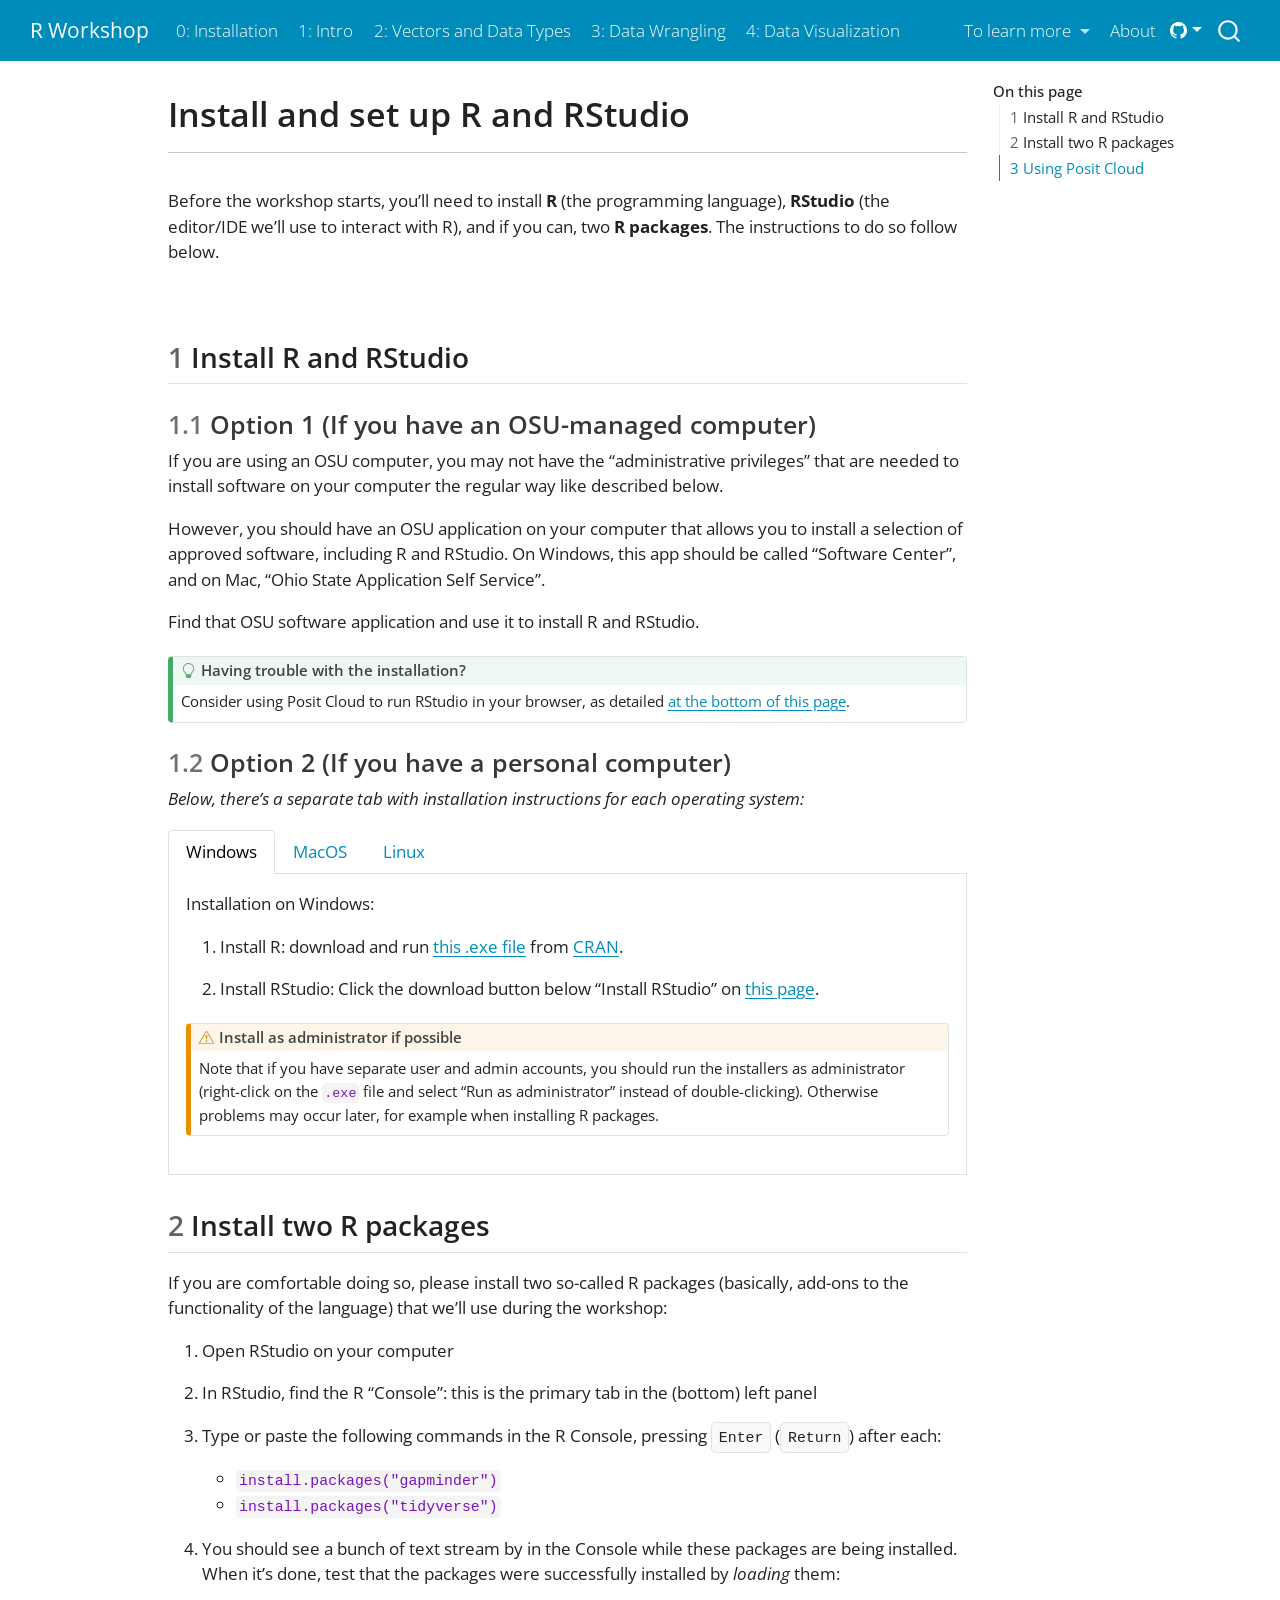
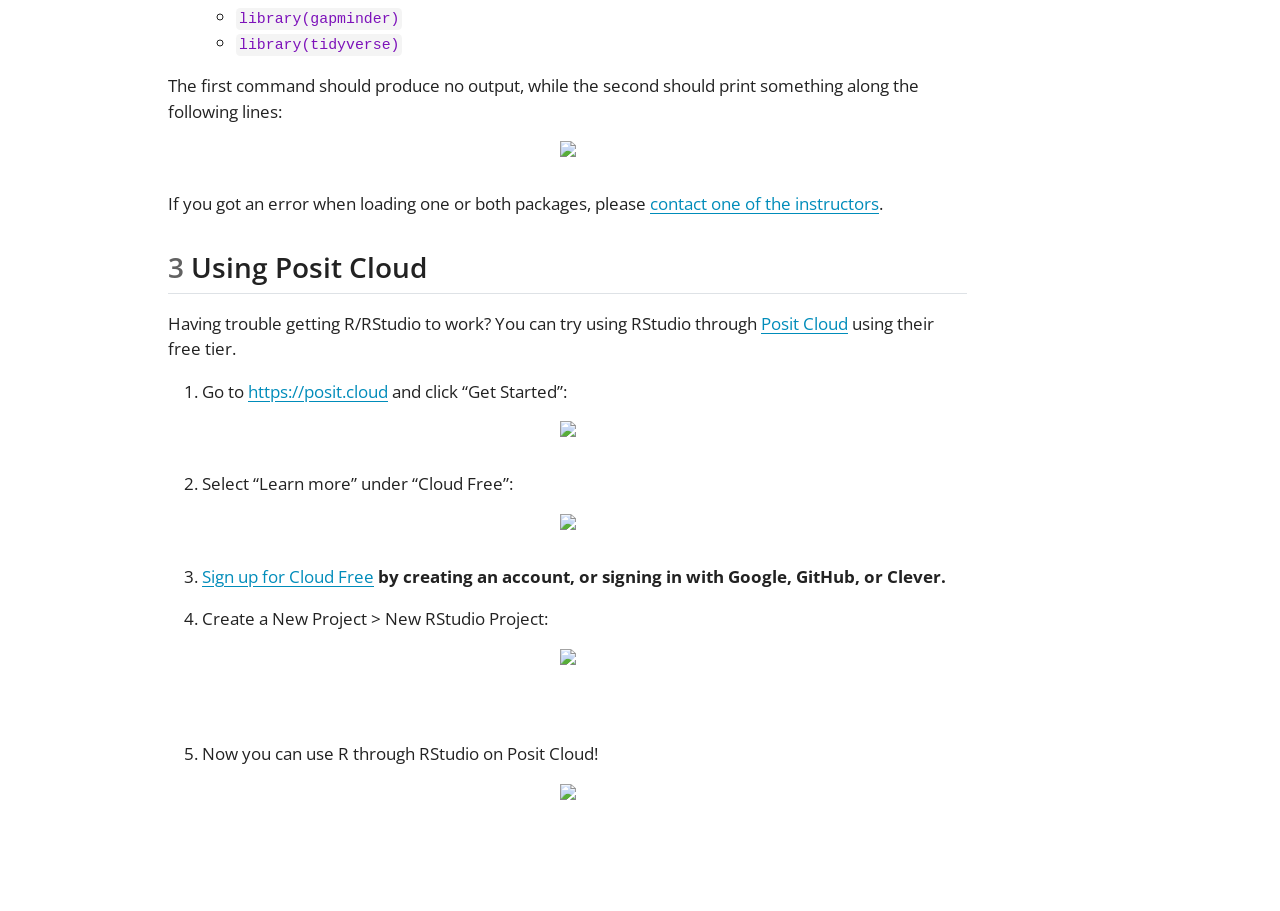
==== commit bd67b0a2: "Updating links" ====
--- a/docs/0_setup.html
+++ b/docs/0_setup.html
@@ -2,13 +2,16 @@
 <html xmlns="http://www.w3.org/1999/xhtml" lang="en" xml:lang="en"><head>
 
 <meta charset="utf-8">
-<meta name="generator" content="quarto-1.8.25">
+<meta name="generator" content="quarto-1.9.38">
 
 <meta name="viewport" content="width=device-width, initial-scale=1.0, user-scalable=yes">
 
 
 <title>Install and set up R and RStudio – R Workshop</title>
 <style>
+/* Default styles provided by pandoc.
+** See https://pandoc.org/MANUAL.html#variables-for-html for config info.
+*/
 code{white-space: pre-wrap;}
 span.smallcaps{font-variant: small-caps;}
 div.columns{display: flex; gap: min(4vw, 1.5em);}
@@ -32,15 +35,14 @@
 <meta name="quarto:offset" content="./">
 <script src="site_libs/quarto-html/quarto.js" type="module"></script>
 <script src="site_libs/quarto-html/tabsets/tabsets.js" type="module"></script>
-<script src="site_libs/quarto-html/axe/axe-check.js" type="module"></script>
 <script src="site_libs/quarto-html/popper.min.js"></script>
 <script src="site_libs/quarto-html/tippy.umd.min.js"></script>
 <script src="site_libs/quarto-html/anchor.min.js"></script>
 <link href="site_libs/quarto-html/tippy.css" rel="stylesheet">
-<link href="site_libs/quarto-html/quarto-syntax-highlighting-a14e345711173c227b21482e2eb4cc70.css" rel="stylesheet" id="quarto-text-highlighting-styles">
+<link href="site_libs/quarto-html/quarto-syntax-highlighting-6d40f8af7092f34acea1908532066003.css" rel="stylesheet" id="quarto-text-highlighting-styles">
 <script src="site_libs/bootstrap/bootstrap.min.js"></script>
 <link href="site_libs/bootstrap/bootstrap-icons.css" rel="stylesheet">
-<link href="site_libs/bootstrap/bootstrap-37a6e6b0f13a00704b76a90eaeaca18a.min.css" rel="stylesheet" append-hash="true" id="quarto-bootstrap" data-mode="light">
+<link href="site_libs/bootstrap/bootstrap-f4d103a79394fb6edac28e95ee86143b.min.css" rel="stylesheet" append-hash="true" id="quarto-bootstrap" data-mode="light">
 <link href="site_libs/quarto-contrib/fontawesome6-1.2.0/all.min.css" rel="stylesheet">
 <link href="site_libs/quarto-contrib/fontawesome6-1.2.0/latex-fontsize.css" rel="stylesheet">
 <script id="quarto-search-options" type="application/json">{
@@ -82,8 +84,6 @@
     <nav class="navbar navbar-expand-lg " data-bs-theme="dark">
       <div class="navbar-container container-fluid">
       <div class="navbar-brand-container mx-auto">
-    <a href="./index.html" class="navbar-brand navbar-brand-logo">
-    </a>
     <a class="navbar-brand" href="./index.html">
     <span class="navbar-title">R Workshop</span>
     </a>
@@ -130,7 +130,7 @@
  <span class="dropdown-text">Full Carpentries workshop page <i class="fa-solid fa-external-link" aria-label="external-link"></i></span></a>
   </li>  
         <li>
-    <a class="dropdown-item" href="https://library.osu.edu/events/version-control-with-git">
+    <a class="dropdown-item" href="https://library.osu.edu/events/version-control-with-git-0">
  <span class="dropdown-text">Companion workshop on Version Control with Git <i class="fa-solid fa-external-link" aria-label="external-link"></i></span></a>
   </li>  
         <li>
@@ -435,7 +435,7 @@
     }
       var localhostRegex = new RegExp(/^(?:http|https):\/\/localhost\:?[0-9]*\//);
       var mailtoRegex = new RegExp(/^mailto:/);
-        var filterRegex = new RegExp("https:\/\/osu-codeclub\.github\.io\/carpentries-feb-2026");
+        var filterRegex = new RegExp("https:\/\/osu-codeclub\.github\.io\/carpentries-aug-2026");
       var isInternal = (href) => {
           return filterRegex.test(href) || localhostRegex.test(href) || mailtoRegex.test(href);
       }
--- a/docs/site_libs/quarto-html/quarto-syntax-highlighting-6d40f8af7092f34acea1908532066003.css
+++ b/docs/site_libs/quarto-html/quarto-syntax-highlighting-6d40f8af7092f34acea1908532066003.css
@@ -0,0 +1,214 @@
+/* quarto syntax highlight colors */
+:root {
+  --quarto-hl-al-color: #95da4c;
+  --quarto-hl-an-color: #50a14f;
+  --quarto-hl-at-color: #a626a4;
+  --quarto-hl-bn-color: #986801;
+  --quarto-hl-bu-color: #a626a4;
+  --quarto-hl-ch-color: #50a14f;
+  --quarto-hl-co-color: #a0a1a7;
+  --quarto-hl-cv-color: #e45649;
+  --quarto-hl-cn-color: #986801;
+  --quarto-hl-cf-color: #a626a4;
+  --quarto-hl-dt-color: #a626a4;
+  --quarto-hl-dv-color: #986801;
+  --quarto-hl-do-color: #e45649;
+  --quarto-hl-er-color: #f44747;
+  --quarto-hl-ex-color: #4078f2;
+  --quarto-hl-fl-color: #986801;
+  --quarto-hl-fu-color: #4078f2;
+  --quarto-hl-im-color: #50a14f;
+  --quarto-hl-in-color: #c45b00;
+  --quarto-hl-kw-color: #a626a4;
+  --quarto-hl-op-color: #a626a4;
+  --quarto-hl-pp-color: #a626a4;
+  --quarto-hl-re-color: #2980b9;
+  --quarto-hl-sc-color: #0184bc;
+  --quarto-hl-ss-color: #da4453;
+  --quarto-hl-st-color: #50a14f;
+  --quarto-hl-va-color: #e45649;
+  --quarto-hl-vs-color: #da4453;
+  --quarto-hl-wa-color: #da4453;
+}
+
+/* other quarto variables */
+:root {
+  --quarto-font-monospace: SFMono-Regular, Menlo, Monaco, Consolas, "Liberation Mono", "Courier New", monospace;
+}
+
+/* syntax highlight based on Pandoc's rules */
+pre > code.sourceCode > span {
+  color: #383a42;
+}
+
+code.sourceCode > span {
+  color: #383a42;
+}
+
+div.sourceCode,
+div.sourceCode pre.sourceCode {
+  color: #383a42;
+}
+
+/* Normal */
+code span {
+  color: #383a42;
+}
+
+/* Alert */
+code span.al {
+  background-color: #4d1f24;
+  font-weight: bold;
+  color: #95da4c;
+}
+
+/* Annotation */
+code span.an {
+  color: #50a14f;
+}
+
+/* Attribute */
+code span.at {
+  color: #a626a4;
+}
+
+/* BaseN */
+code span.bn {
+  color: #986801;
+}
+
+/* BuiltIn */
+code span.bu {
+  color: #a626a4;
+}
+
+/* ControlFlow */
+code span.cf {
+  color: #a626a4;
+}
+
+/* Char */
+code span.ch {
+  color: #50a14f;
+}
+
+/* Constant */
+code span.cn {
+  color: #986801;
+}
+
+/* Comment */
+code span.co {
+  font-style: italic;
+  color: #a0a1a7;
+}
+
+/* CommentVar */
+code span.cv {
+  font-style: italic;
+  color: #e45649;
+}
+
+/* Documentation */
+code span.do {
+  color: #e45649;
+}
+
+/* DataType */
+code span.dt {
+  color: #a626a4;
+}
+
+/* DecVal */
+code span.dv {
+  color: #986801;
+}
+
+/* Error */
+code span.er {
+  color: #f44747;
+  text-decoration: underline;
+}
+
+/* Extension */
+code span.ex {
+  font-weight: bold;
+  color: #4078f2;
+}
+
+/* Float */
+code span.fl {
+  color: #986801;
+}
+
+/* Function */
+code span.fu {
+  color: #4078f2;
+}
+
+/* Import */
+code span.im {
+  color: #50a14f;
+}
+
+/* Information */
+code span.in {
+  color: #c45b00;
+}
+
+/* Keyword */
+code span.kw {
+  color: #a626a4;
+}
+
+/* Operator */
+code span.op {
+  color: #a626a4;
+}
+
+/* Preprocessor */
+code span.pp {
+  color: #a626a4;
+}
+
+/* RegionMarker */
+code span.re {
+  background-color: #153042;
+  color: #2980b9;
+}
+
+/* SpecialChar */
+code span.sc {
+  color: #0184bc;
+}
+
+/* SpecialString */
+code span.ss {
+  color: #da4453;
+}
+
+/* String */
+code span.st {
+  color: #50a14f;
+}
+
+/* Variable */
+code span.va {
+  color: #e45649;
+}
+
+/* VerbatimString */
+code span.vs {
+  color: #da4453;
+}
+
+/* Warning */
+code span.wa {
+  color: #da4453;
+}
+
+.prevent-inlining {
+  content: "</";
+}
+
+/*# sourceMappingURL=3729ffcb801be6e51d331632314bc5ff.css.map */
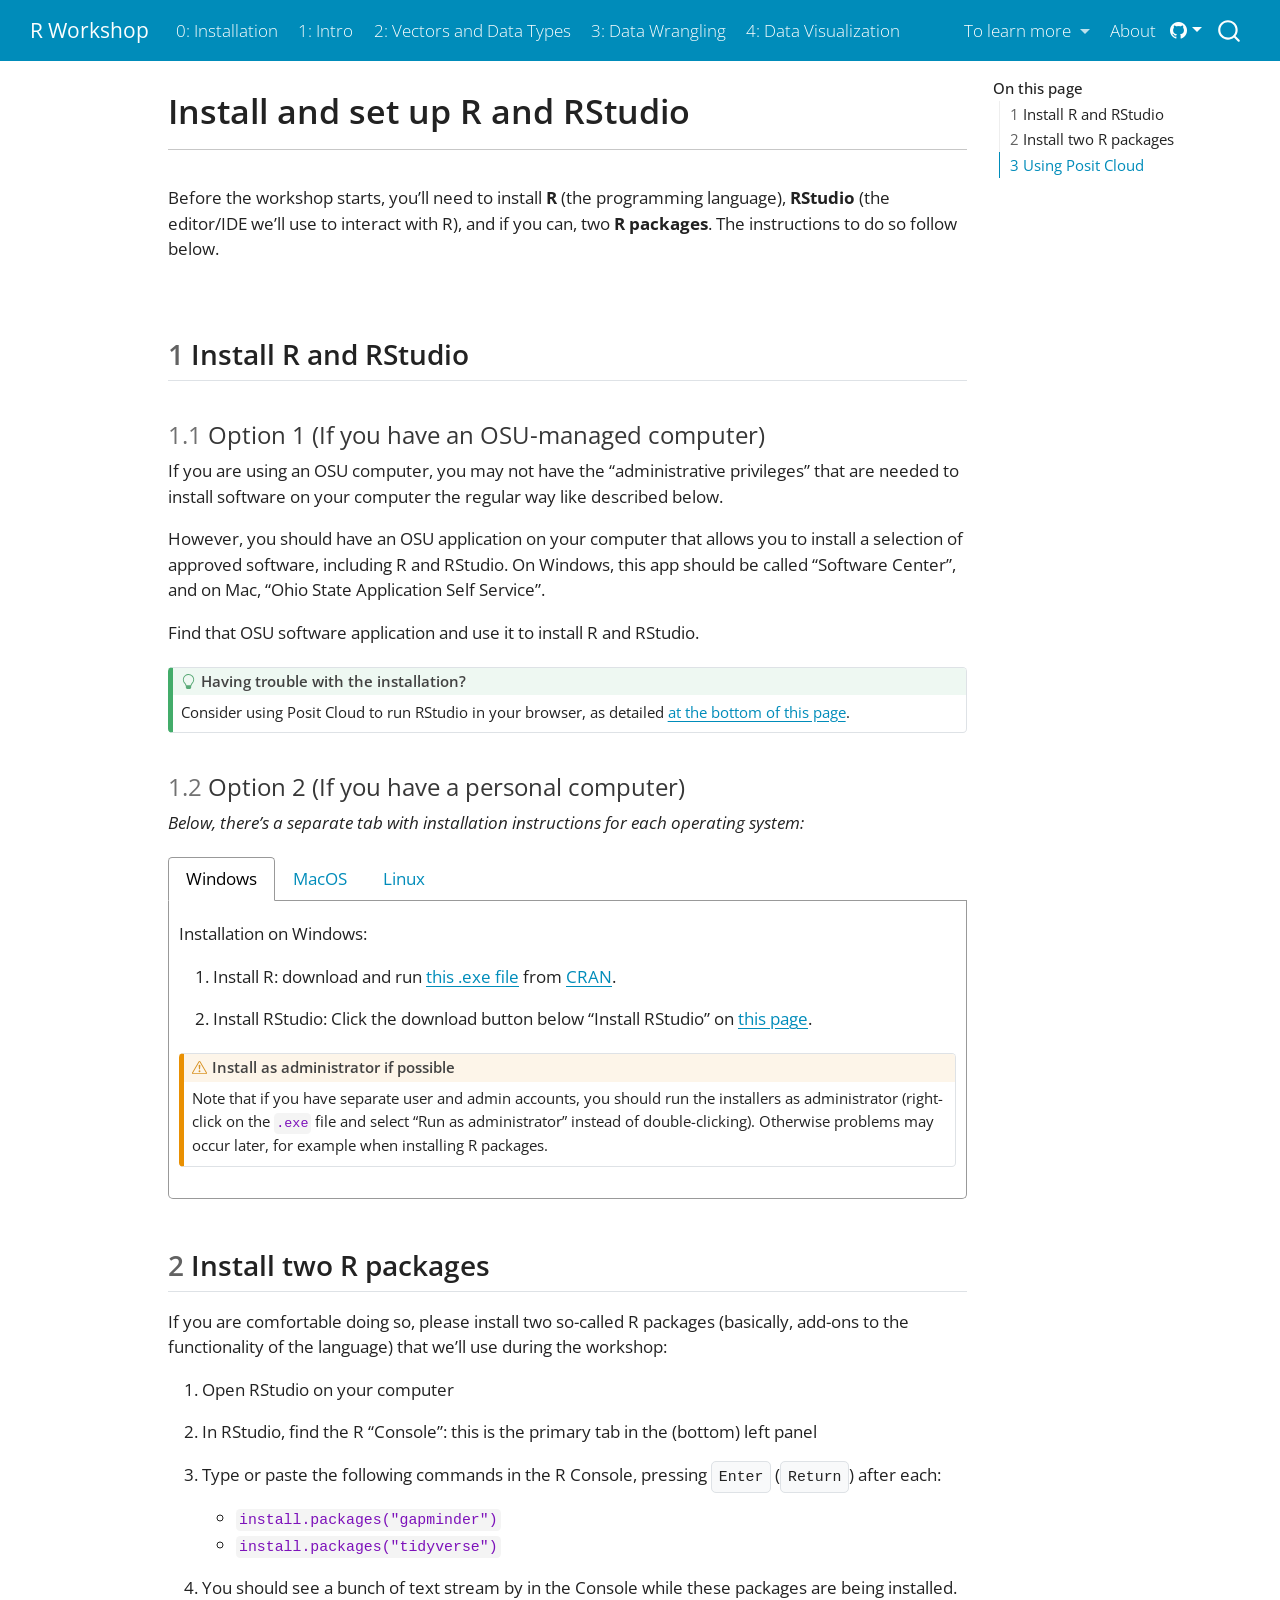
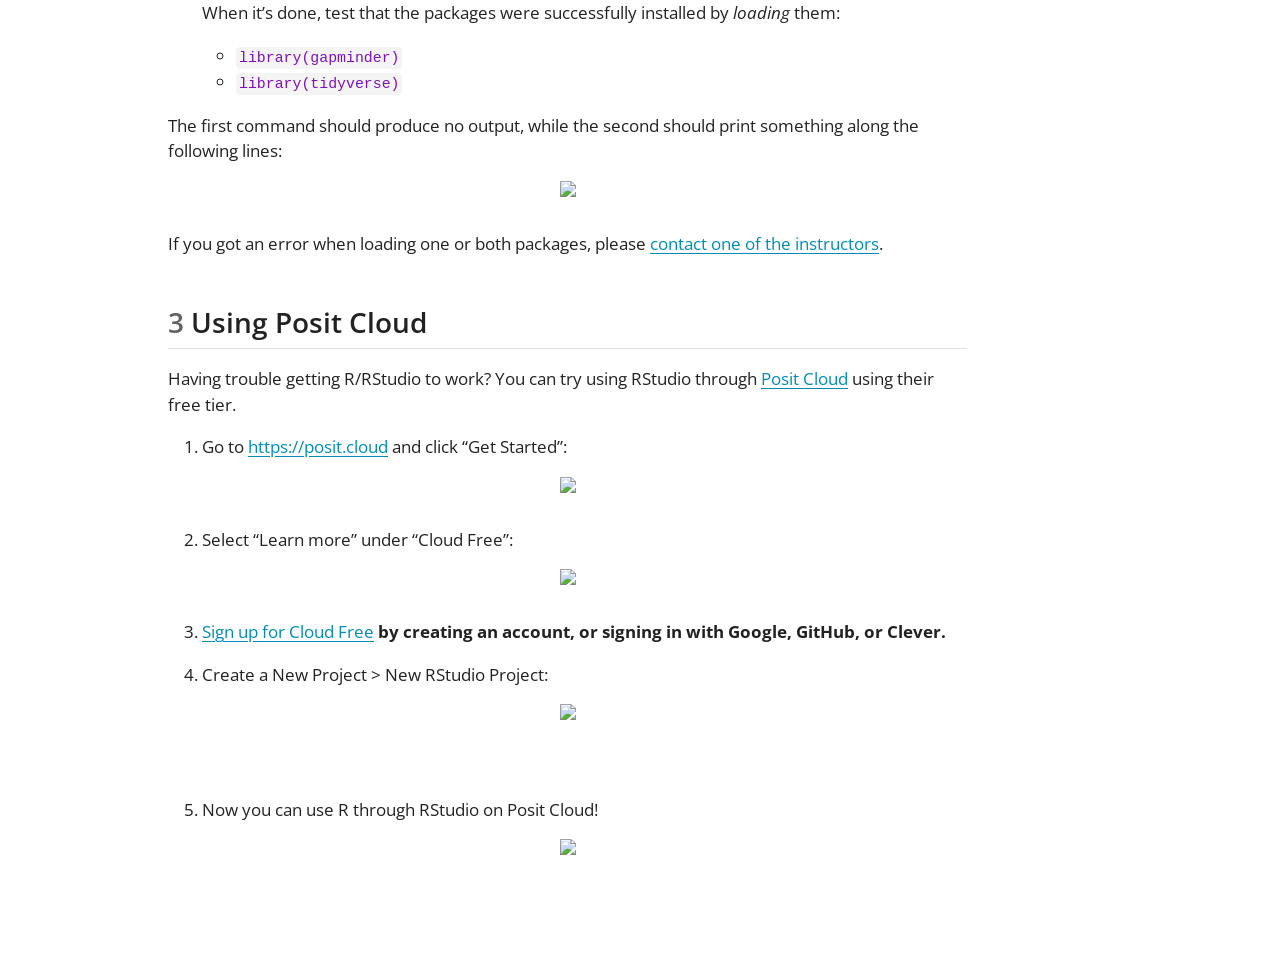
==== commit f4793318: "Add interactive exercises" ====
--- a/docs/0_setup.html
+++ b/docs/0_setup.html
@@ -2,7 +2,7 @@
 <html xmlns="http://www.w3.org/1999/xhtml" lang="en" xml:lang="en"><head>
 
 <meta charset="utf-8">
-<meta name="generator" content="quarto-1.9.38">
+<meta name="generator" content="quarto-1.10.18">
 
 <meta name="viewport" content="width=device-width, initial-scale=1.0, user-scalable=yes">
 
@@ -12,10 +12,13 @@
 /* Default styles provided by pandoc.
 ** See https://pandoc.org/MANUAL.html#variables-for-html for config info.
 */
-code{white-space: pre-wrap;}
 span.smallcaps{font-variant: small-caps;}
-div.columns{display: flex; gap: min(4vw, 1.5em);}
-div.column{flex: auto; overflow-x: auto;}
+div.columns{display: flex; gap: 1.5em;}
+div.column{flex: auto;}
+@media screen {
+div.columns{gap: min(4vw, 1.5em);}
+div.column{overflow-x: auto;}
+}
 div.hanging-indent{margin-left: 1.5em; text-indent: -1.5em;}
 ul.task-list{list-style: none;}
 ul.task-list li input[type="checkbox"] {
@@ -39,10 +42,10 @@
 <script src="site_libs/quarto-html/tippy.umd.min.js"></script>
 <script src="site_libs/quarto-html/anchor.min.js"></script>
 <link href="site_libs/quarto-html/tippy.css" rel="stylesheet">
-<link href="site_libs/quarto-html/quarto-syntax-highlighting-6d40f8af7092f34acea1908532066003.css" rel="stylesheet" id="quarto-text-highlighting-styles">
+<link href="site_libs/quarto-html/quarto-syntax-highlighting-eec68b17241c1efd3eae2de50d816e3e.css" rel="stylesheet" id="quarto-text-highlighting-styles">
 <script src="site_libs/bootstrap/bootstrap.min.js"></script>
 <link href="site_libs/bootstrap/bootstrap-icons.css" rel="stylesheet">
-<link href="site_libs/bootstrap/bootstrap-f4d103a79394fb6edac28e95ee86143b.min.css" rel="stylesheet" append-hash="true" id="quarto-bootstrap" data-mode="light">
+<link href="site_libs/bootstrap/bootstrap-c3ad75e2e9225c375cbc41480a245394.min.css" rel="stylesheet" append-hash="true" id="quarto-bootstrap" data-mode="light">
 <link href="site_libs/quarto-contrib/fontawesome6-1.2.0/all.min.css" rel="stylesheet">
 <link href="site_libs/quarto-contrib/fontawesome6-1.2.0/latex-fontsize.css" rel="stylesheet">
 <script id="quarto-search-options" type="application/json">{
@@ -75,6 +78,7 @@
 
 
 <link rel="stylesheet" href="styles.css">
+<link rel="stylesheet" href="include/webex.css">
 </head>
 
 <body class="nav-fixed quarto-light">
@@ -122,37 +126,42 @@
     </a>
     <ul class="dropdown-menu dropdown-menu-end" aria-labelledby="nav-menu-to-learn-more">    
         <li>
-    <a class="dropdown-item" href="https://osu-codeclub.github.io">
- <span class="dropdown-text">OSU Code Club <i class="fa-solid fa-external-link" aria-label="external-link"></i></span></a>
-  </li>  
-        <li>
-    <a class="dropdown-item" href="https://imageomics.github.io/2026-08-17-osu-online/">
- <span class="dropdown-text">Full Carpentries workshop page <i class="fa-solid fa-external-link" aria-label="external-link"></i></span></a>
-  </li>  
-        <li>
-    <a class="dropdown-item" href="https://library.osu.edu/events/version-control-with-git-0">
- <span class="dropdown-text">Companion workshop on Version Control with Git <i class="fa-solid fa-external-link" aria-label="external-link"></i></span></a>
-  </li>  
-        <li>
-    <a class="dropdown-item" href="https://osu-codeclub.github.io/pages/other.html">
- <span class="dropdown-text">Other OSU coding activities <i class="fa-solid fa-external-link" aria-label="external-link"></i></span></a>
+    <a class="dropdown-item" href="./bonus.html">
+ <span class="dropdown-text">Bonus material</span></a>
   </li>  
         <li><hr class="dropdown-divider"></li>
         <li>
-    <a class="dropdown-item" href="https://library.osu.edu/researchcommons">
- <span class="dropdown-text">OSU Research Commons <i class="fa-solid fa-external-link" aria-label="external-link"></i></span></a>
+    <a class="dropdown-item" href="https://osu-codeclub.github.io" target="_blank">
+ <span class="dropdown-text">OSU Code Club <i class="fa-solid fa-external-link" aria-label="external-link"></i></span></a>
   </li>  
         <li>
-    <a class="dropdown-item" href="https://carpentries.org">
- <span class="dropdown-text">The Carpentries <i class="fa-solid fa-external-link" aria-label="external-link"></i></span></a>
+    <a class="dropdown-item" href="https://cfaes-bioinfo.github.io/2026-08-17-osu-online" target="_blank">
+ <span class="dropdown-text">Full Carpentries workshop page <i class="fa-solid fa-external-link" aria-label="external-link"></i></span></a>
+  </li>  
+        <li>
+    <a class="dropdown-item" href="https://library.osu.edu/events/version-control-with-git-0" target="_blank">
+ <span class="dropdown-text">Companion workshop on Version Control with Git <i class="fa-solid fa-external-link" aria-label="external-link"></i></span></a>
+  </li>  
+        <li>
+    <a class="dropdown-item" href="https://osu-codeclub.github.io/pages/other.html" target="_blank">
+ <span class="dropdown-text">Other OSU coding activities <i class="fa-solid fa-external-link" aria-label="external-link"></i></span></a>
   </li>  
         <li><hr class="dropdown-divider"></li>
         <li>
-    <a class="dropdown-item" href="https://swcarpentry.github.io/r-novice-gapminder/">
+    <a class="dropdown-item" href="https://library.osu.edu/researchcommons" target="_blank">
+ <span class="dropdown-text">OSU Research Commons <i class="fa-solid fa-external-link" aria-label="external-link"></i></span></a>
+  </li>  
+        <li>
+    <a class="dropdown-item" href="https://carpentries.org" target="_blank">
+ <span class="dropdown-text">The Carpentries <i class="fa-solid fa-external-link" aria-label="external-link"></i></span></a>
+  </li>  
+        <li><hr class="dropdown-divider"></li>
+        <li>
+    <a class="dropdown-item" href="https://swcarpentry.github.io/r-novice-gapminder" target="_blank">
  <span class="dropdown-text">The full focal Carpentries lesson <i class="fa-solid fa-external-link" aria-label="external-link"></i></span></a>
   </li>  
         <li>
-    <a class="dropdown-item" href="https://r4ds.hadley.nz">
+    <a class="dropdown-item" href="https://r4ds.hadley.nz" target="_blank">
  <span class="dropdown-text">R for Data Science ebook <i class="fa-solid fa-external-link" aria-label="external-link"></i></span></a>
   </li>  
     </ul>
@@ -362,6 +371,212 @@
 </section>
 
 <a onclick="window.scrollTo(0, 0); return false;" role="button" id="quarto-back-to-top"><i class="bi bi-arrow-up"></i> Back to top</a></main> <!-- /main -->
+<script>
+
+/* update total correct if #webex-total_correct exists */
+update_total_correct = function() {
+  console.log("webex: update total_correct");
+
+  var t = document.getElementsByClassName("webex-total_correct");
+  for (var i = 0; i < t.length; i++) {
+    p = t[i].parentElement;
+    var correct = p.getElementsByClassName("webex-correct").length;
+    var solvemes = p.getElementsByClassName("webex-solveme").length;
+    var radiogroups = p.getElementsByClassName("webex-radiogroup").length;
+    var selects = p.getElementsByClassName("webex-select").length;
+
+    t[i].innerHTML = correct + " of " + (solvemes + radiogroups + selects) + " correct";
+  }
+}
+
+/* webex-solution button toggling function */
+b_func = function() {
+  console.log("webex: toggle hide");
+
+  var cl = this.parentElement.classList;
+  if (cl.contains('open')) {
+    cl.remove("open");
+  } else {
+    cl.add("open");
+  }
+}
+
+/* check answers */
+check_func = function() {
+  console.log("webex: check answers");
+
+  var cl = this.parentElement.classList;
+  if (cl.contains('unchecked')) {
+    cl.remove("unchecked");
+    this.innerHTML = "Hide Answers";
+  } else {
+    cl.add("unchecked");
+    this.innerHTML = "Show Answers";
+  }
+}
+
+/* function for checking solveme answers */
+solveme_func = function(e) {
+  console.log("webex: check solveme");
+
+  var real_answers = JSON.parse(this.dataset.answer);
+  var my_answer = this.value;
+  var cl = this.classList;
+  if (cl.contains("ignorecase")) {
+    my_answer = my_answer.toLowerCase();
+  }
+  if (cl.contains("nospaces")) {
+    my_answer = my_answer.replace(/ /g, "")
+  }
+
+  if (my_answer == "") {
+    cl.remove("webex-correct");
+    cl.remove("webex-incorrect");
+  } else if (real_answers.includes(my_answer)) {
+    cl.add("webex-correct");
+    cl.remove("webex-incorrect");
+  } else {
+    cl.add("webex-incorrect");
+    cl.remove("webex-correct");
+  }
+
+  // match numeric answers within a specified tolerance
+  if(this.dataset.tol > 0){
+    var tol = JSON.parse(this.dataset.tol);
+    var matches = real_answers.map(x => Math.abs(x - my_answer) < tol)
+    if (matches.reduce((a, b) => a + b, 0) > 0) {
+      cl.add("webex-correct");
+    } else {
+      cl.remove("webex-correct");
+    }
+  }
+
+  // added regex bit
+  if (cl.contains("regex")){
+    answer_regex = RegExp(real_answers.join("|"))
+    if (answer_regex.test(my_answer)) {
+      cl.add("webex-correct");
+    }
+  }
+
+  update_total_correct();
+}
+
+/* function for checking select answers */
+select_func = function(e) {
+  console.log("webex: check select");
+
+  var cl = this.classList
+
+  /* add style */
+  cl.remove("webex-incorrect");
+  cl.remove("webex-correct");
+  if (this.value == "answer") {
+    cl.add("webex-correct");
+  } else if (this.value != "blank") {
+    cl.add("webex-incorrect");
+  }
+
+  update_total_correct();
+}
+
+/* function for checking radiogroups answers */
+radiogroups_func = function(e) {
+  console.log("webex: check radiogroups");
+
+  var checked_button = document.querySelector('input[name=' + this.id + ']:checked');
+  var cl = checked_button.parentElement.classList;
+  var labels = checked_button.parentElement.parentElement.children;
+
+  /* get rid of styles */
+  for (i = 0; i < labels.length; i++) {
+    labels[i].classList.remove("webex-incorrect");
+    labels[i].classList.remove("webex-correct");
+  }
+
+  /* add style */
+  if (checked_button.value == "answer") {
+    cl.add("webex-correct");
+  } else {
+    cl.add("webex-incorrect");
+  }
+
+  update_total_correct();
+}
+
+window.onload = function() {
+  console.log("webex onload");
+  /* set up solution buttons */
+  var buttons = document.getElementsByTagName("button");
+
+  for (var i = 0; i < buttons.length; i++) {
+    if (buttons[i].parentElement.classList.contains('webex-solution')) {
+      buttons[i].onclick = b_func;
+    }
+  }
+
+  var check_sections = document.getElementsByClassName("webex-check");
+  console.log("check:", check_sections.length);
+  for (var i = 0; i < check_sections.length; i++) {
+    check_sections[i].classList.add("unchecked");
+
+    let btn = document.createElement("button");
+    btn.innerHTML = "Show Answers";
+    btn.classList.add("webex-check-button");
+    btn.onclick = check_func;
+    check_sections[i].appendChild(btn);
+
+    let spn = document.createElement("span");
+    spn.classList.add("webex-total_correct");
+    check_sections[i].appendChild(spn);
+  }
+
+  /* set up webex-solveme inputs */
+  var solveme = document.getElementsByClassName("webex-solveme");
+
+  for (var i = 0; i < solveme.length; i++) {
+    /* make sure input boxes don't auto-anything */
+    solveme[i].setAttribute("autocomplete","off");
+    solveme[i].setAttribute("autocorrect", "off");
+    solveme[i].setAttribute("autocapitalize", "off");
+    solveme[i].setAttribute("spellcheck", "false");
+    solveme[i].value = "";
+
+    /* adjust answer for ignorecase or nospaces */
+    var cl = solveme[i].classList;
+    var real_answer = solveme[i].dataset.answer;
+    if (cl.contains("ignorecase")) {
+      real_answer = real_answer.toLowerCase();
+    }
+    if (cl.contains("nospaces")) {
+      real_answer = real_answer.replace(/ /g, "");
+    }
+    solveme[i].dataset.answer = real_answer;
+
+    /* attach checking function */
+    solveme[i].onkeyup = solveme_func;
+    solveme[i].onchange = solveme_func;
+
+    solveme[i].insertAdjacentHTML("afterend", " <span class='webex-icon'></span>")
+  }
+
+  /* set up radiogroups */
+  var radiogroups = document.getElementsByClassName("webex-radiogroup");
+  for (var i = 0; i < radiogroups.length; i++) {
+    radiogroups[i].onchange = radiogroups_func;
+  }
+
+  /* set up selects */
+  var selects = document.getElementsByClassName("webex-select");
+  for (var i = 0; i < selects.length; i++) {
+    selects[i].onchange = select_func;
+    selects[i].insertAdjacentHTML("afterend", " <span class='webex-icon'></span>")
+  }
+
+  update_total_correct();
+}
+
+</script>
 <script id="quarto-html-after-body" type="application/javascript">
   window.document.addEventListener("DOMContentLoaded", function (event) {
     const icon = "";
--- a/docs/site_libs/quarto-html/quarto-syntax-highlighting-eec68b17241c1efd3eae2de50d816e3e.css
+++ b/docs/site_libs/quarto-html/quarto-syntax-highlighting-eec68b17241c1efd3eae2de50d816e3e.css
@@ -0,0 +1,214 @@
+/* quarto syntax highlight colors */
+:root {
+  --quarto-hl-al-color: #95da4c;
+  --quarto-hl-an-color: #50a14f;
+  --quarto-hl-at-color: #a626a4;
+  --quarto-hl-bn-color: #986801;
+  --quarto-hl-bu-color: #a626a4;
+  --quarto-hl-ch-color: #50a14f;
+  --quarto-hl-co-color: #a0a1a7;
+  --quarto-hl-cv-color: #e45649;
+  --quarto-hl-cn-color: #986801;
+  --quarto-hl-cf-color: #a626a4;
+  --quarto-hl-dt-color: #a626a4;
+  --quarto-hl-dv-color: #986801;
+  --quarto-hl-do-color: #e45649;
+  --quarto-hl-er-color: #f44747;
+  --quarto-hl-ex-color: #4078f2;
+  --quarto-hl-fl-color: #986801;
+  --quarto-hl-fu-color: #4078f2;
+  --quarto-hl-im-color: #50a14f;
+  --quarto-hl-in-color: #c45b00;
+  --quarto-hl-kw-color: #a626a4;
+  --quarto-hl-op-color: #a626a4;
+  --quarto-hl-pp-color: #a626a4;
+  --quarto-hl-re-color: #2980b9;
+  --quarto-hl-sc-color: #0184bc;
+  --quarto-hl-ss-color: #da4453;
+  --quarto-hl-st-color: #50a14f;
+  --quarto-hl-va-color: #e45649;
+  --quarto-hl-vs-color: #da4453;
+  --quarto-hl-wa-color: #da4453;
+}
+
+/* other quarto variables */
+:root {
+  --quarto-font-monospace: SFMono-Regular, Menlo, Monaco, Consolas, "Liberation Mono", "Courier New", monospace;
+}
+
+/* syntax highlight based on Pandoc's rules */
+pre > code.sourceCode > span {
+  color: #383a42;
+}
+
+code.sourceCode > span {
+  color: #383a42;
+}
+
+div.sourceCode,
+div.sourceCode pre.sourceCode {
+  color: #383a42;
+}
+
+/* Normal */
+code span {
+  color: #383a42;
+}
+
+/* Alert */
+code span.al {
+  background-color: #4d1f24;
+  font-weight: bold;
+  color: #95da4c;
+}
+
+/* Annotation */
+code span.an {
+  color: #50a14f;
+}
+
+/* Attribute */
+code span.at {
+  color: #a626a4;
+}
+
+/* BaseN */
+code span.bn {
+  color: #986801;
+}
+
+/* BuiltIn */
+code span.bu {
+  color: #a626a4;
+}
+
+/* ControlFlow */
+code span.cf {
+  color: #a626a4;
+}
+
+/* Char */
+code span.ch {
+  color: #50a14f;
+}
+
+/* Constant */
+code span.cn {
+  color: #986801;
+}
+
+/* Comment */
+code span.co {
+  font-style: italic;
+  color: #a0a1a7;
+}
+
+/* CommentVar */
+code span.cv {
+  font-style: italic;
+  color: #e45649;
+}
+
+/* Documentation */
+code span.do {
+  color: #e45649;
+}
+
+/* DataType */
+code span.dt {
+  color: #a626a4;
+}
+
+/* DecVal */
+code span.dv {
+  color: #986801;
+}
+
+/* Error */
+code span.er {
+  color: #f44747;
+  text-decoration: underline;
+}
+
+/* Extension */
+code span.ex {
+  font-weight: bold;
+  color: #4078f2;
+}
+
+/* Float */
+code span.fl {
+  color: #986801;
+}
+
+/* Function */
+code span.fu {
+  color: #4078f2;
+}
+
+/* Import */
+code span.im {
+  color: #50a14f;
+}
+
+/* Information */
+code span.in {
+  color: #c45b00;
+}
+
+/* Keyword */
+code span.kw {
+  color: #a626a4;
+}
+
+/* Operator */
+code span.op {
+  color: #a626a4;
+}
+
+/* Preprocessor */
+code span.pp {
+  color: #a626a4;
+}
+
+/* RegionMarker */
+code span.re {
+  background-color: #153042;
+  color: #2980b9;
+}
+
+/* SpecialChar */
+code span.sc {
+  color: #0184bc;
+}
+
+/* SpecialString */
+code span.ss {
+  color: #da4453;
+}
+
+/* String */
+code span.st {
+  color: #50a14f;
+}
+
+/* Variable */
+code span.va {
+  color: #e45649;
+}
+
+/* VerbatimString */
+code span.vs {
+  color: #da4453;
+}
+
+/* Warning */
+code span.wa {
+  color: #da4453;
+}
+
+.prevent-inlining {
+  content: "</";
+}
+
+/*# sourceMappingURL=02661fbacfa289bc94e36756b94767a8.css.map */
--- a/docs/styles.css
+++ b/docs/styles.css
@@ -0,0 +1,240 @@
+/* css styles */
+
+/* --------------------------------------------------------------------------/*
+/* Figure caption */
+figure figcaption {
+  text-align: center;
+}
+
+/* --------------------------------------------------------------------------/*
+/* Headings */
+h2 {
+  margin-top: 50px;
+}
+
+h3 {
+  margin-top: 40px;
+  font-size: 1.4em;
+  font-weight: normal;
+}
+
+h4 {
+  font-size: 1.3em;
+  margin-top: 30px;
+}
+
+/* --------------------------------------------------------------------------/*
+/* Code boxes */
+.cell-output {
+  background-color: #e4e7ed;
+  padding: 5px 5px 0px 10px;
+  border-radius: 0px;
+  border-style: none;
+  border-width: 1px;
+  border-left-width: 2px;
+  border-left-style: solid;
+  border-left-color: #030303;
+  margin: -18px 0px 25px 0px;
+  font-style: italic;
+  color: rgb(141, 141, 143);
+  !important
+}
+
+/* Regular R output: */
+.regular-r-output {
+  color: rgb(141, 141, 143);
+  !important
+}
+
+/* Warning R output: */
+.warning-r-output {
+  color: darkorange;
+  !important
+}
+
+/* Error R output: */
+.error-r-output {
+  color: red;
+  !important
+}
+
+/* For manual/fake R output boxes: */
+.r-out {
+  background-color: #e4e7ed;
+  padding: 5px 5px 0px 10px;
+  border-radius: 0px;
+  border-style: none;
+  border-width: 1px;
+  border-left-width: 2px;
+  border-left-style: solid;
+  border-left-color: #030303;
+  margin: -18px 0px 25px 0px;
+  font-style: italic;
+  color: rgb(141, 141, 143);
+}
+
+/* For manual/fake R output boxes that are by themselves (not below source boxes): */
+.r-out-solo {
+  background-color: #e4e7ed;
+  padding: 5px 5px 5px 10px;
+  border-radius: 0px;
+  border-style: none;
+  border-width: 1px;
+  border-left-width: 2px;
+  border-left-style: solid;
+  border-left-color: #030303;
+  margin: 0px 0px 20px 0px;
+  font-style: italic;
+  color: rgb(141, 141, 143);
+}
+
+/* --------------------------------------------------------------------------/*
+/* webR output boxes (interactive quarto-webr code cells) --
+   styled to match the static R output boxes above.
+   Uses :has() to collapse to nothing before a cell has been run
+   (quarto-webr always renders an empty <pre> placeholder, just hidden). */
+.qwebr-output-code-area {
+  background-color: #e4e7ed;
+  padding: 5px 5px 5px 30px;
+  border-radius: 0px;
+  border-style: none;
+  border-width: 1px;
+  border-left-width: 2px;
+  border-left-style: solid;
+  border-left-color: #030303;
+  margin: 0px 0px 20px 0px;
+  font-style: italic;
+  font-size: 0.9em;
+}
+
+.qwebr-output-code-area pre {
+  margin: 0;
+}
+
+.qwebr-output-code-area:has(pre[style*="visibility: hidden"]) {
+  background-color: transparent;
+  border-style: none;
+  padding: 0;
+  margin: 0px 0px 20px 0px;
+}
+
+body.quarto-light .qwebr-output-code-stdout,
+body.quarto-dark .qwebr-output-code-stdout {
+  color: rgb(141, 141, 143) !important;
+}
+
+/* --------------------------------------------------------------------------/*
+/* quarto-live exercise editor boxes: pale gray background throughout,
+   including the CodeMirror code area (matches old webR editor styling) */
+.exercise-editor {
+  background-color: #F0F0F0;
+}
+
+.exercise-editor .cm-editor,
+.exercise-editor .cm-gutters {
+  background-color: #F0F0F0 !important;
+}
+
+.exercise-editor .cm-editor {
+  font-size: 0.85em;
+}
+
+/* Remove CodeMirror's active-line highlight (light blue by default) */
+.exercise-editor .cm-activeLine,
+.exercise-editor .cm-activeLineGutter {
+  background-color: transparent !important;
+}
+
+/* --------------------------------------------------------------------------/*
+/* Exercise boxes */
+.exercise {
+  padding: 0em 1em 0.5em 1em;
+  margin: 1.5em 0.5em 1.5em 0.5em;
+  color: #12433A;
+  border: solid 1.5px #008CBA;
+  border-left: solid 4px #008CBA;
+  border-radius: 25px;
+}
+
+/* Challenge/exercise heading: blue text with a blue rule underneath,
+   applied automatically to the first heading in every .exercise box */
+.exercise h4:first-of-type {
+  color: #008CBA;
+  border-bottom: 1.5px solid #008CBA;
+  padding-bottom: 0.3em;
+  margin-top: 1em;
+  margin-bottom: 1.2em;
+}
+
+/* --------------------------------------------------------------------------/*
+/* Observable Inputs.radio()/checkbox(): stack options vertically instead of
+   the library's default side-by-side layout */
+form div>label:has(> input[type="radio"]),
+form div>label:has(> input[type="checkbox"]) {
+  display: block;
+  margin: 0.3em 0;
+}
+
+/* --------------------------------------------------------------------------/*
+/* Tabset panels (::: {.panel-tabset}) - darker, thicker border */
+.panel-tabset {
+  margin-top: 1.2em;
+}
+
+.panel-tabset .nav-tabs {
+  border-bottom-color: #999999;
+  border-bottom-width: 1.5px;
+}
+
+.panel-tabset .nav-tabs .nav-link.active {
+  border-color: #999999 #999999 #fff;
+  border-width: 1.5px;
+}
+
+.panel-tabset .tab-content {
+  border: 1.5px solid #999999;
+  border-top: none;
+  padding: 20px 10px 10px 10px;
+  border-radius: 0px 0px 5px 5px;
+}
+
+/* webR/pyodide interactive code editor header (with Start Over/Run Code
+   buttons): match the pale gray background of regular code boxes */
+.card.exercise-editor .card-header {
+  background-color: #f8f9fa;
+}
+
+/* --------------------------------------------------------------------------/*
+/* details sections */
+details>summary {
+  padding-top: 4px;
+  padding-right: 10px;
+  padding-bottom: 4px;
+  padding-left: 16px;
+  margin-left: -6px;
+  background-color: #EDEFE8;
+  border: none;
+  border-radius: 3px;
+}
+
+details[open]>summary {
+  margin-bottom: 10px;
+}
+
+details {
+  border-radius: 25px;
+  /* background-color: #EDEFE8; */
+  padding-top: 0px;
+  padding-right: 0px;
+  padding-bottom: 0px;
+  padding-left: 6px;
+  margin-top: 25px;
+  margin-bottom: 25px;
+  margin-left: 5px;
+  border-width: 1px;
+  border-left-width: 3px;
+  border-style: solid;
+  border-color: #d9d7d9;
+  border-left-color: #919091;
+  border-radius: 5px;
+}
--- a/docs/include/webex.css
+++ b/docs/include/webex.css
@@ -0,0 +1,120 @@
+:root {
+  --incorrect: #983E82;
+  --incorrect_alpha: #edaddd;
+  --correct: #59935B;
+  --correct_alpha: #c0edc2;
+  --highlight: #467AAC;
+}
+
+.webex-check {}
+
+.webex-box {
+  border: 2px solid var(--highlight);
+  padding: 0.5em 0.25em;
+  margin: 1em 0;
+  border-radius: .25em;
+  background-color: rgba(127, 127, 127, 0.05);
+}
+
+.webex-total_correct {
+  margin-left: 1em;
+}
+
+.unchecked .webex-total_correct {
+  display: none;
+}
+
+.unchecked .webex-incorrect,
+.unchecked .webex-correct {
+  border: 2px dotted grey !important;
+  background-color: white !important;
+}
+
+/* styles for webex-solveme */
+.webex-select, input.webex-solveme,
+.unchecked .webex-radiogroup label.webex-incorrect,
+.unchecked .webex-radiogroup label.webex-correct{
+    border: 2px dotted grey;
+    background-color: white;
+    border-radius: 0.25em;
+}
+
+.webex-incorrect,
+input.webex-solveme.webex-incorrect,
+.webex-radiogroup label.webex-incorrect {
+    border: 2px dotted var(--incorrect);
+    background-color: var(--incorrect_alpha);
+    color: black;
+    border-radius: 0.25em;
+}
+.webex-correct,
+input.webex-solveme.webex-correct,
+.webex-radiogroup label.webex-correct {
+    border: 2px solid var(--correct);
+    background-color: var(--correct_alpha);
+    color: black;
+    border-radius: 0.25em;
+}
+
+.unchecked .webex-incorrect span::before,
+.unchecked .webex-incorrect + .webex-icon::after,
+.unchecked .webex-correct span::before,
+.unchecked .webex-correct + .webex-icon::after {
+  content: "  ";
+}
+
+.webex-incorrect span::before,
+.webex-incorrect + .webex-icon::after {
+  content: "\274C  ";
+}
+
+.webex-correct span::before,
+.webex-correct + .webex-icon::after {
+  content: "\2705  ";
+}
+
+
+/* styles for hidden solutions */
+.webex-solution {
+    height: 2.5em;
+    overflow-y: hidden;
+    padding: 0.5em;
+    margin-bottom: 10px;
+}
+.webex-solution.open {
+    height: auto;
+    border: 2px solid var(--highlight);
+    border-radius: 5px;
+}
+.webex-solution button, .webex-check-button {
+    height: 2em;
+    margin-bottom: 0.5em;
+    border-radius: 0.5em;
+    background-color: var(--highlight);
+    color: white;
+    padding: 0 0.5em;
+}
+.webex-solution pre.sourceCode {
+    border-color: var(--correct);
+}
+
+.webex-radiogroup label {
+  margin-left: 2em;
+  text-indent: -1em;
+  padding-left: 0.5em;
+  font-weight: 400;
+  display: block;
+  border: 2px solid rgba(255, 255, 255, 0);
+  background-color: inherit;
+  border-radius: 0.25em;
+}
+
+.webex-radiogroup label input {
+  position: relative;
+  left: -1em;
+}
+
+.webex-radiogroup {
+  margin: 1em 0;
+}
+
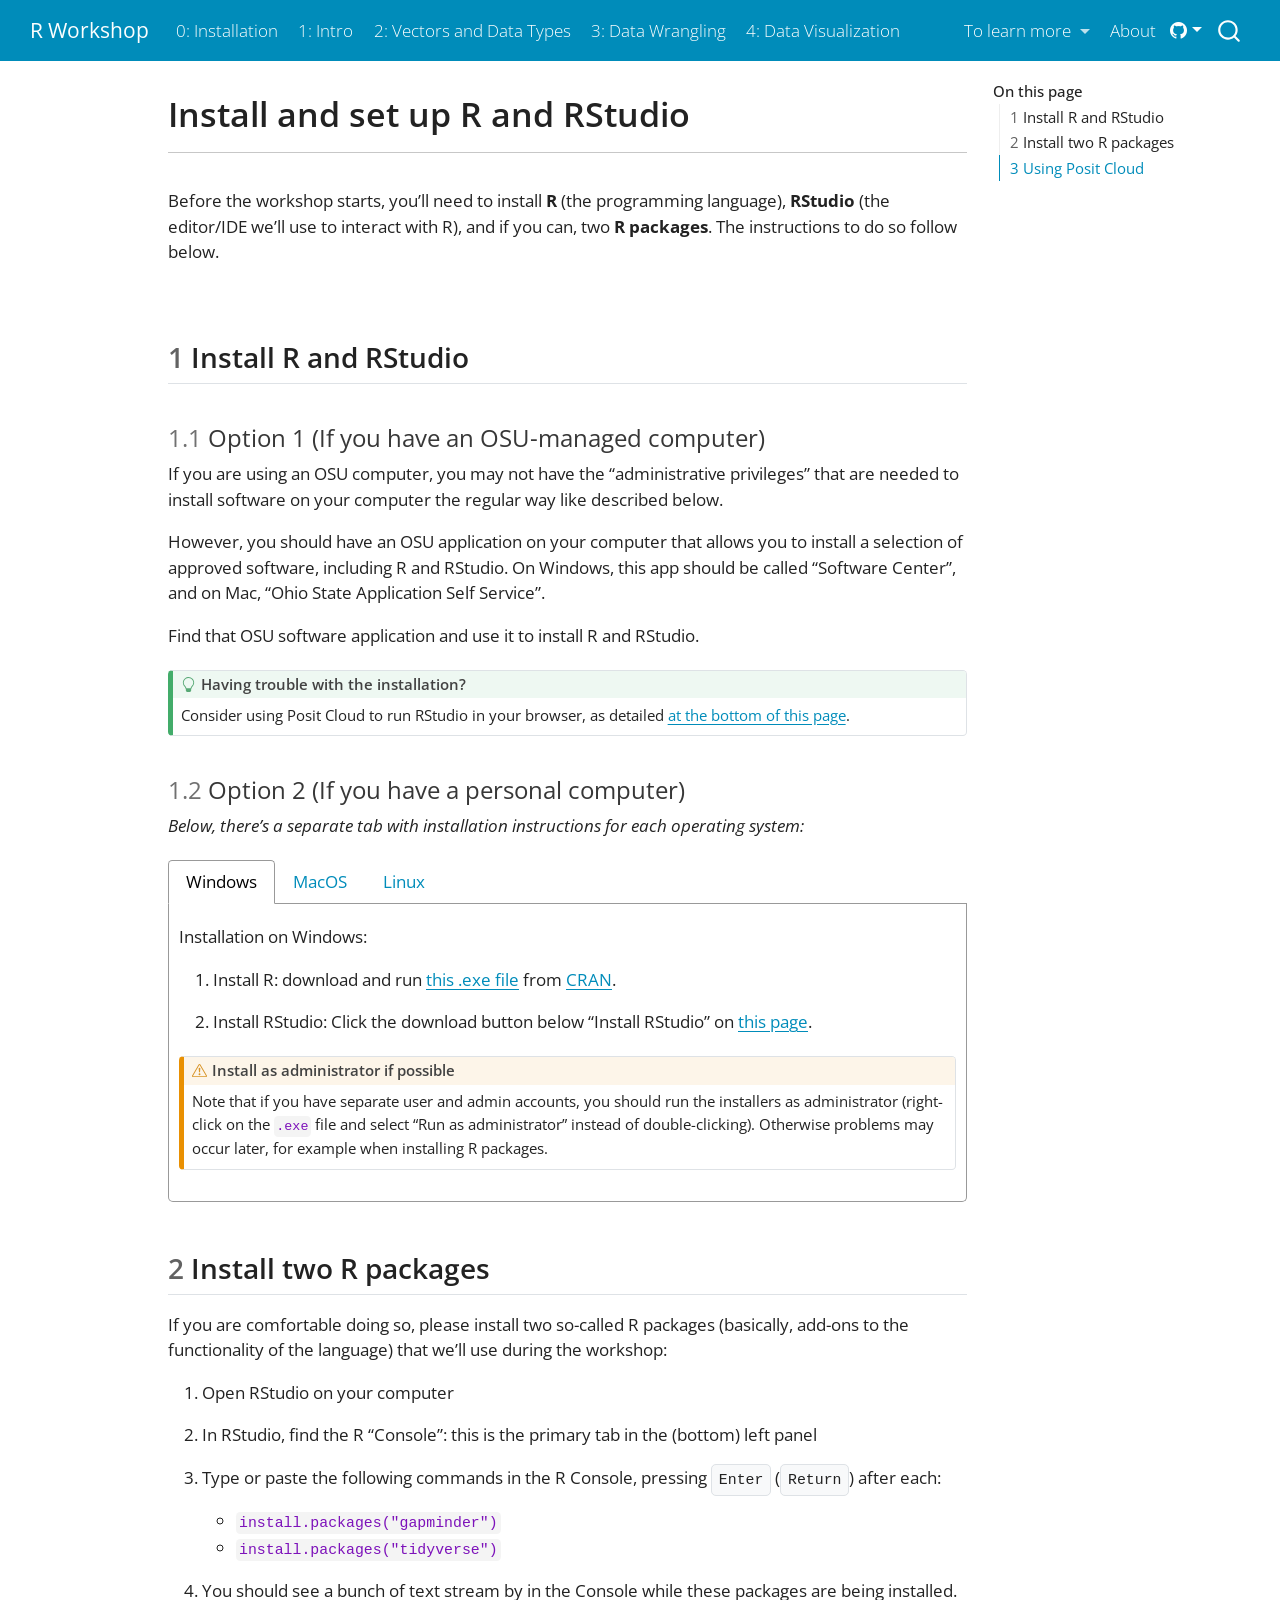
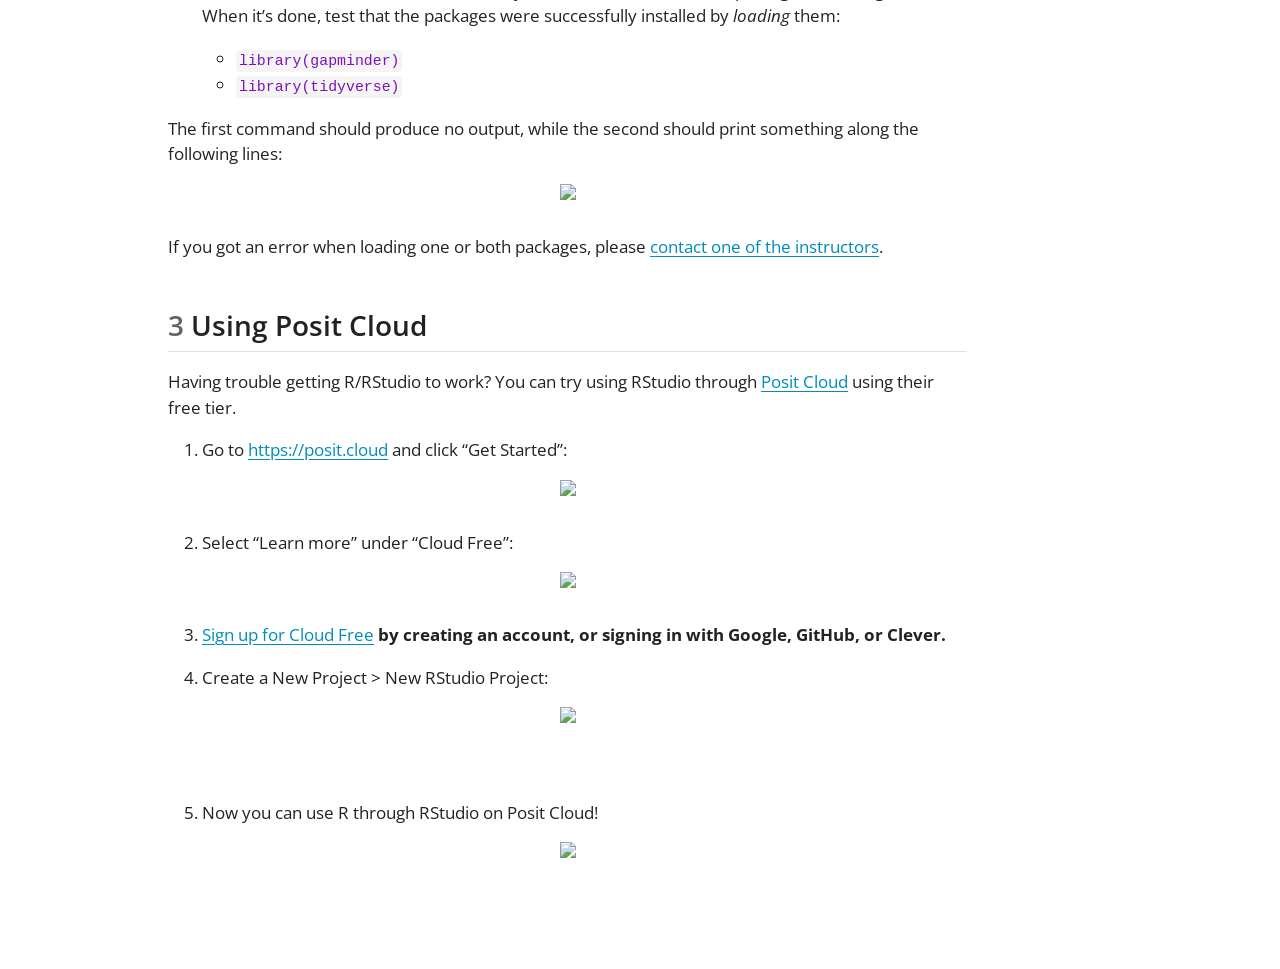
==== commit 151251c6: "Updating ggplot to be able to enter and run code" ====
--- a/docs/0_setup.html
+++ b/docs/0_setup.html
@@ -2,7 +2,7 @@
 <html xmlns="http://www.w3.org/1999/xhtml" lang="en" xml:lang="en"><head>
 
 <meta charset="utf-8">
-<meta name="generator" content="quarto-1.10.18">
+<meta name="generator" content="quarto-1.9.38">
 
 <meta name="viewport" content="width=device-width, initial-scale=1.0, user-scalable=yes">
 
@@ -12,13 +12,10 @@
 /* Default styles provided by pandoc.
 ** See https://pandoc.org/MANUAL.html#variables-for-html for config info.
 */
+code{white-space: pre-wrap;}
 span.smallcaps{font-variant: small-caps;}
-div.columns{display: flex; gap: 1.5em;}
-div.column{flex: auto;}
-@media screen {
-div.columns{gap: min(4vw, 1.5em);}
-div.column{overflow-x: auto;}
-}
+div.columns{display: flex; gap: min(4vw, 1.5em);}
+div.column{flex: auto; overflow-x: auto;}
 div.hanging-indent{margin-left: 1.5em; text-indent: -1.5em;}
 ul.task-list{list-style: none;}
 ul.task-list li input[type="checkbox"] {
@@ -42,10 +39,10 @@
 <script src="site_libs/quarto-html/tippy.umd.min.js"></script>
 <script src="site_libs/quarto-html/anchor.min.js"></script>
 <link href="site_libs/quarto-html/tippy.css" rel="stylesheet">
-<link href="site_libs/quarto-html/quarto-syntax-highlighting-eec68b17241c1efd3eae2de50d816e3e.css" rel="stylesheet" id="quarto-text-highlighting-styles">
+<link href="site_libs/quarto-html/quarto-syntax-highlighting-6d40f8af7092f34acea1908532066003.css" rel="stylesheet" id="quarto-text-highlighting-styles">
 <script src="site_libs/bootstrap/bootstrap.min.js"></script>
 <link href="site_libs/bootstrap/bootstrap-icons.css" rel="stylesheet">
-<link href="site_libs/bootstrap/bootstrap-c3ad75e2e9225c375cbc41480a245394.min.css" rel="stylesheet" append-hash="true" id="quarto-bootstrap" data-mode="light">
+<link href="site_libs/bootstrap/bootstrap-f4d103a79394fb6edac28e95ee86143b.min.css" rel="stylesheet" append-hash="true" id="quarto-bootstrap" data-mode="light">
 <link href="site_libs/quarto-contrib/fontawesome6-1.2.0/all.min.css" rel="stylesheet">
 <link href="site_libs/quarto-contrib/fontawesome6-1.2.0/latex-fontsize.css" rel="stylesheet">
 <script id="quarto-search-options" type="application/json">{
@@ -177,12 +174,12 @@
       <a href="" title="" id="quarto-navigation-tool-dropdown-0" class="quarto-navigation-tool dropdown-toggle px-1" data-bs-toggle="dropdown" aria-expanded="false" role="link" aria-label=""><i class="bi bi-github"></i></a>
       <ul class="dropdown-menu" aria-labelledby="quarto-navigation-tool-dropdown-0">
           <li>
-            <a class="dropdown-item quarto-navbar-tools-item" href="https://github.com/osu-codeclub/carpentries-aug-2026">
+            <a class="dropdown-item quarto-navbar-tools-item" href="https://github.com/osu-codeclub/carpentries-aug-2026" target="_blank">
             Source Code
             </a>
           </li>
           <li>
-            <a class="dropdown-item quarto-navbar-tools-item" href="https://github.com/osu-codeclub/carpentries-aug-2026/issues/new?template=Blank+issue">
+            <a class="dropdown-item quarto-navbar-tools-item" href="https://github.com/osu-codeclub/carpentries-aug-2026/issues/new?template=Blank+issue" target="_blank">
             Report an Issue
             </a>
           </li>
--- a/docs/site_libs/quarto-html/quarto-syntax-highlighting-6d40f8af7092f34acea1908532066003.css
+++ b/docs/site_libs/quarto-html/quarto-syntax-highlighting-6d40f8af7092f34acea1908532066003.css
@@ -0,0 +1,214 @@
+/* quarto syntax highlight colors */
+:root {
+  --quarto-hl-al-color: #95da4c;
+  --quarto-hl-an-color: #50a14f;
+  --quarto-hl-at-color: #a626a4;
+  --quarto-hl-bn-color: #986801;
+  --quarto-hl-bu-color: #a626a4;
+  --quarto-hl-ch-color: #50a14f;
+  --quarto-hl-co-color: #a0a1a7;
+  --quarto-hl-cv-color: #e45649;
+  --quarto-hl-cn-color: #986801;
+  --quarto-hl-cf-color: #a626a4;
+  --quarto-hl-dt-color: #a626a4;
+  --quarto-hl-dv-color: #986801;
+  --quarto-hl-do-color: #e45649;
+  --quarto-hl-er-color: #f44747;
+  --quarto-hl-ex-color: #4078f2;
+  --quarto-hl-fl-color: #986801;
+  --quarto-hl-fu-color: #4078f2;
+  --quarto-hl-im-color: #50a14f;
+  --quarto-hl-in-color: #c45b00;
+  --quarto-hl-kw-color: #a626a4;
+  --quarto-hl-op-color: #a626a4;
+  --quarto-hl-pp-color: #a626a4;
+  --quarto-hl-re-color: #2980b9;
+  --quarto-hl-sc-color: #0184bc;
+  --quarto-hl-ss-color: #da4453;
+  --quarto-hl-st-color: #50a14f;
+  --quarto-hl-va-color: #e45649;
+  --quarto-hl-vs-color: #da4453;
+  --quarto-hl-wa-color: #da4453;
+}
+
+/* other quarto variables */
+:root {
+  --quarto-font-monospace: SFMono-Regular, Menlo, Monaco, Consolas, "Liberation Mono", "Courier New", monospace;
+}
+
+/* syntax highlight based on Pandoc's rules */
+pre > code.sourceCode > span {
+  color: #383a42;
+}
+
+code.sourceCode > span {
+  color: #383a42;
+}
+
+div.sourceCode,
+div.sourceCode pre.sourceCode {
+  color: #383a42;
+}
+
+/* Normal */
+code span {
+  color: #383a42;
+}
+
+/* Alert */
+code span.al {
+  background-color: #4d1f24;
+  font-weight: bold;
+  color: #95da4c;
+}
+
+/* Annotation */
+code span.an {
+  color: #50a14f;
+}
+
+/* Attribute */
+code span.at {
+  color: #a626a4;
+}
+
+/* BaseN */
+code span.bn {
+  color: #986801;
+}
+
+/* BuiltIn */
+code span.bu {
+  color: #a626a4;
+}
+
+/* ControlFlow */
+code span.cf {
+  color: #a626a4;
+}
+
+/* Char */
+code span.ch {
+  color: #50a14f;
+}
+
+/* Constant */
+code span.cn {
+  color: #986801;
+}
+
+/* Comment */
+code span.co {
+  font-style: italic;
+  color: #a0a1a7;
+}
+
+/* CommentVar */
+code span.cv {
+  font-style: italic;
+  color: #e45649;
+}
+
+/* Documentation */
+code span.do {
+  color: #e45649;
+}
+
+/* DataType */
+code span.dt {
+  color: #a626a4;
+}
+
+/* DecVal */
+code span.dv {
+  color: #986801;
+}
+
+/* Error */
+code span.er {
+  color: #f44747;
+  text-decoration: underline;
+}
+
+/* Extension */
+code span.ex {
+  font-weight: bold;
+  color: #4078f2;
+}
+
+/* Float */
+code span.fl {
+  color: #986801;
+}
+
+/* Function */
+code span.fu {
+  color: #4078f2;
+}
+
+/* Import */
+code span.im {
+  color: #50a14f;
+}
+
+/* Information */
+code span.in {
+  color: #c45b00;
+}
+
+/* Keyword */
+code span.kw {
+  color: #a626a4;
+}
+
+/* Operator */
+code span.op {
+  color: #a626a4;
+}
+
+/* Preprocessor */
+code span.pp {
+  color: #a626a4;
+}
+
+/* RegionMarker */
+code span.re {
+  background-color: #153042;
+  color: #2980b9;
+}
+
+/* SpecialChar */
+code span.sc {
+  color: #0184bc;
+}
+
+/* SpecialString */
+code span.ss {
+  color: #da4453;
+}
+
+/* String */
+code span.st {
+  color: #50a14f;
+}
+
+/* Variable */
+code span.va {
+  color: #e45649;
+}
+
+/* VerbatimString */
+code span.vs {
+  color: #da4453;
+}
+
+/* Warning */
+code span.wa {
+  color: #da4453;
+}
+
+.prevent-inlining {
+  content: "</";
+}
+
+/*# sourceMappingURL=3729ffcb801be6e51d331632314bc5ff.css.map */
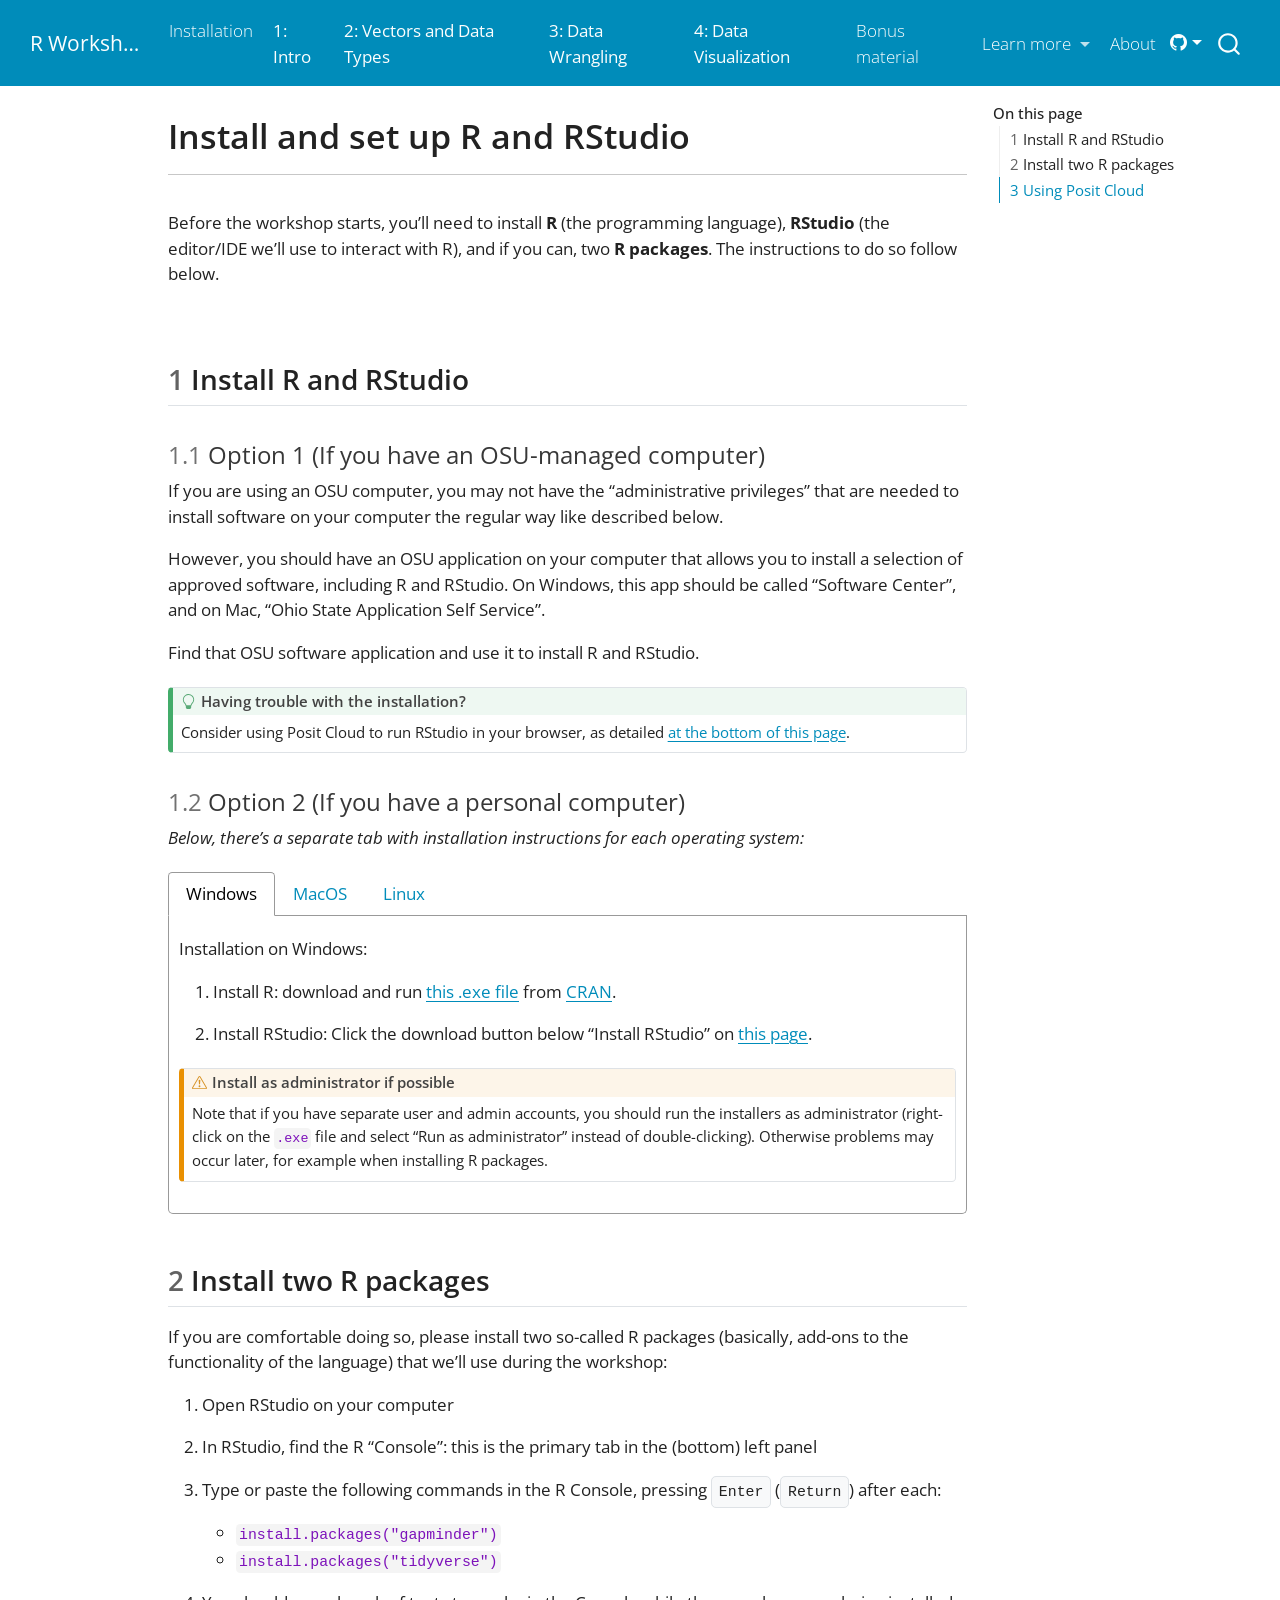
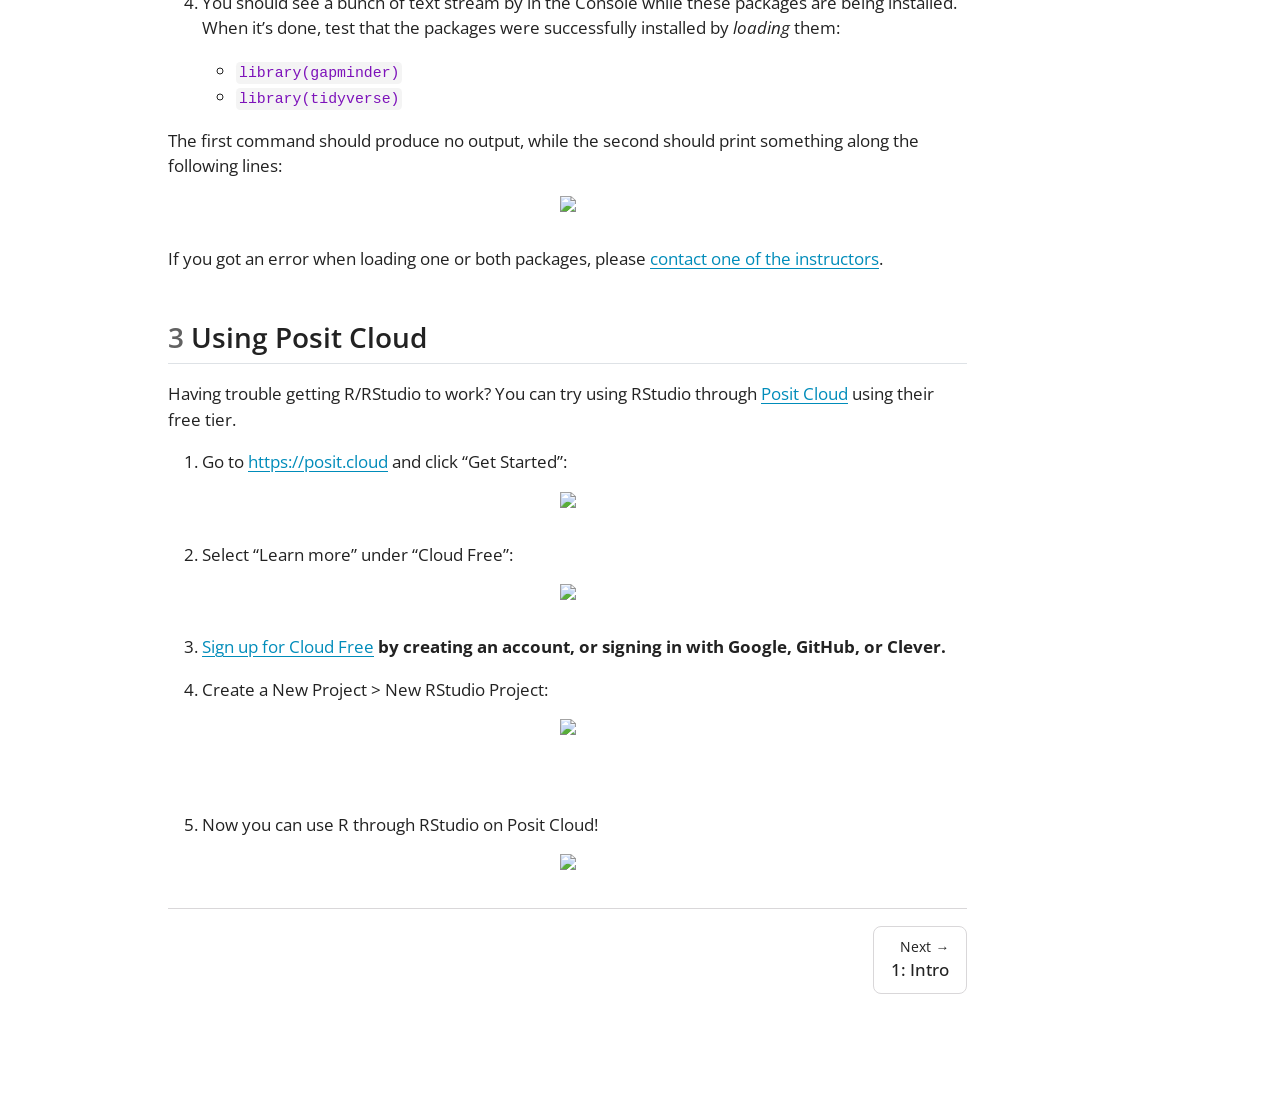
==== commit 2280199e: "update" ====
--- a/docs/0_setup.html
+++ b/docs/0_setup.html
@@ -2,7 +2,7 @@
 <html xmlns="http://www.w3.org/1999/xhtml" lang="en" xml:lang="en"><head>
 
 <meta charset="utf-8">
-<meta name="generator" content="quarto-1.9.38">
+<meta name="generator" content="quarto-1.10.18">
 
 <meta name="viewport" content="width=device-width, initial-scale=1.0, user-scalable=yes">
 
@@ -12,10 +12,13 @@
 /* Default styles provided by pandoc.
 ** See https://pandoc.org/MANUAL.html#variables-for-html for config info.
 */
-code{white-space: pre-wrap;}
 span.smallcaps{font-variant: small-caps;}
-div.columns{display: flex; gap: min(4vw, 1.5em);}
-div.column{flex: auto; overflow-x: auto;}
+div.columns{display: flex; gap: 1.5em;}
+div.column{flex: auto;}
+@media screen {
+div.columns{gap: min(4vw, 1.5em);}
+div.column{overflow-x: auto;}
+}
 div.hanging-indent{margin-left: 1.5em; text-indent: -1.5em;}
 ul.task-list{list-style: none;}
 ul.task-list li input[type="checkbox"] {
@@ -39,10 +42,10 @@
 <script src="site_libs/quarto-html/tippy.umd.min.js"></script>
 <script src="site_libs/quarto-html/anchor.min.js"></script>
 <link href="site_libs/quarto-html/tippy.css" rel="stylesheet">
-<link href="site_libs/quarto-html/quarto-syntax-highlighting-6d40f8af7092f34acea1908532066003.css" rel="stylesheet" id="quarto-text-highlighting-styles">
+<link href="site_libs/quarto-html/quarto-syntax-highlighting-eec68b17241c1efd3eae2de50d816e3e.css" rel="stylesheet" id="quarto-text-highlighting-styles">
 <script src="site_libs/bootstrap/bootstrap.min.js"></script>
 <link href="site_libs/bootstrap/bootstrap-icons.css" rel="stylesheet">
-<link href="site_libs/bootstrap/bootstrap-f4d103a79394fb6edac28e95ee86143b.min.css" rel="stylesheet" append-hash="true" id="quarto-bootstrap" data-mode="light">
+<link href="site_libs/bootstrap/bootstrap-c3ad75e2e9225c375cbc41480a245394.min.css" rel="stylesheet" append-hash="true" id="quarto-bootstrap" data-mode="light">
 <link href="site_libs/quarto-contrib/fontawesome6-1.2.0/all.min.css" rel="stylesheet">
 <link href="site_libs/quarto-contrib/fontawesome6-1.2.0/latex-fontsize.css" rel="stylesheet">
 <script id="quarto-search-options" type="application/json">{
@@ -97,36 +100,35 @@
             <ul class="navbar-nav navbar-nav-scroll me-auto">
   <li class="nav-item">
     <a class="nav-link active" href="./0_setup.html" aria-current="page"> 
-<span class="menu-text">0: Installation</span></a>
+<span class="menu-text">Installation</span></a>
   </li>  
   <li class="nav-item">
     <a class="nav-link" href="./1_intro.html"> 
-<span class="menu-text">1: Intro</span></a>
+<span class="menu-text"><strong>1: Intro</strong></span></a>
   </li>  
   <li class="nav-item">
     <a class="nav-link" href="./2_vectors.html"> 
-<span class="menu-text">2: Vectors and Data Types</span></a>
+<span class="menu-text"><strong>2: Vectors and Data Types</strong></span></a>
   </li>  
   <li class="nav-item">
     <a class="nav-link" href="./3_dplyr.html"> 
-<span class="menu-text">3: Data Wrangling</span></a>
+<span class="menu-text"><strong>3: Data Wrangling</strong></span></a>
   </li>  
   <li class="nav-item">
     <a class="nav-link" href="./4_ggplot.html"> 
-<span class="menu-text">4: Data Visualization</span></a>
+<span class="menu-text"><strong>4: Data Visualization</strong></span></a>
+  </li>  
+  <li class="nav-item">
+    <a class="nav-link" href="./bonus.html"> 
+<span class="menu-text">Bonus material</span></a>
   </li>  
 </ul>
             <ul class="navbar-nav navbar-nav-scroll ms-auto">
   <li class="nav-item dropdown ">
-    <a class="nav-link dropdown-toggle" href="#" id="nav-menu-to-learn-more" role="link" data-bs-toggle="dropdown" aria-expanded="false">
- <span class="menu-text">To learn more</span>
+    <a class="nav-link dropdown-toggle" href="#" id="nav-menu-learn-more" role="link" data-bs-toggle="dropdown" aria-expanded="false">
+ <span class="menu-text">Learn more</span>
     </a>
-    <ul class="dropdown-menu dropdown-menu-end" aria-labelledby="nav-menu-to-learn-more">    
-        <li>
-    <a class="dropdown-item" href="./bonus.html">
- <span class="dropdown-text">Bonus material</span></a>
-  </li>  
-        <li><hr class="dropdown-divider"></li>
+    <ul class="dropdown-menu dropdown-menu-end" aria-labelledby="nav-menu-learn-more">    
         <li>
     <a class="dropdown-item" href="https://osu-codeclub.github.io" target="_blank">
  <span class="dropdown-text">OSU Code Club <i class="fa-solid fa-external-link" aria-label="external-link"></i></span></a>
@@ -364,6 +366,17 @@
 </figure>
 </div>
 
+
+<!-- Previous/Next page nav template, filled in and injected by scripts/page-nav.lua -->
+<div id="page-nav">
+
+
+<a class="page-nav-next" href="1_intro.html">
+  <span class="page-nav-label">Next →</span>
+  <span class="page-nav-title">1: Intro</span>
+</a>
+
+</div>
 
 </section>
 
--- a/docs/site_libs/quarto-html/quarto-syntax-highlighting-eec68b17241c1efd3eae2de50d816e3e.css
+++ b/docs/site_libs/quarto-html/quarto-syntax-highlighting-eec68b17241c1efd3eae2de50d816e3e.css
@@ -0,0 +1,214 @@
+/* quarto syntax highlight colors */
+:root {
+  --quarto-hl-al-color: #95da4c;
+  --quarto-hl-an-color: #50a14f;
+  --quarto-hl-at-color: #a626a4;
+  --quarto-hl-bn-color: #986801;
+  --quarto-hl-bu-color: #a626a4;
+  --quarto-hl-ch-color: #50a14f;
+  --quarto-hl-co-color: #a0a1a7;
+  --quarto-hl-cv-color: #e45649;
+  --quarto-hl-cn-color: #986801;
+  --quarto-hl-cf-color: #a626a4;
+  --quarto-hl-dt-color: #a626a4;
+  --quarto-hl-dv-color: #986801;
+  --quarto-hl-do-color: #e45649;
+  --quarto-hl-er-color: #f44747;
+  --quarto-hl-ex-color: #4078f2;
+  --quarto-hl-fl-color: #986801;
+  --quarto-hl-fu-color: #4078f2;
+  --quarto-hl-im-color: #50a14f;
+  --quarto-hl-in-color: #c45b00;
+  --quarto-hl-kw-color: #a626a4;
+  --quarto-hl-op-color: #a626a4;
+  --quarto-hl-pp-color: #a626a4;
+  --quarto-hl-re-color: #2980b9;
+  --quarto-hl-sc-color: #0184bc;
+  --quarto-hl-ss-color: #da4453;
+  --quarto-hl-st-color: #50a14f;
+  --quarto-hl-va-color: #e45649;
+  --quarto-hl-vs-color: #da4453;
+  --quarto-hl-wa-color: #da4453;
+}
+
+/* other quarto variables */
+:root {
+  --quarto-font-monospace: SFMono-Regular, Menlo, Monaco, Consolas, "Liberation Mono", "Courier New", monospace;
+}
+
+/* syntax highlight based on Pandoc's rules */
+pre > code.sourceCode > span {
+  color: #383a42;
+}
+
+code.sourceCode > span {
+  color: #383a42;
+}
+
+div.sourceCode,
+div.sourceCode pre.sourceCode {
+  color: #383a42;
+}
+
+/* Normal */
+code span {
+  color: #383a42;
+}
+
+/* Alert */
+code span.al {
+  background-color: #4d1f24;
+  font-weight: bold;
+  color: #95da4c;
+}
+
+/* Annotation */
+code span.an {
+  color: #50a14f;
+}
+
+/* Attribute */
+code span.at {
+  color: #a626a4;
+}
+
+/* BaseN */
+code span.bn {
+  color: #986801;
+}
+
+/* BuiltIn */
+code span.bu {
+  color: #a626a4;
+}
+
+/* ControlFlow */
+code span.cf {
+  color: #a626a4;
+}
+
+/* Char */
+code span.ch {
+  color: #50a14f;
+}
+
+/* Constant */
+code span.cn {
+  color: #986801;
+}
+
+/* Comment */
+code span.co {
+  font-style: italic;
+  color: #a0a1a7;
+}
+
+/* CommentVar */
+code span.cv {
+  font-style: italic;
+  color: #e45649;
+}
+
+/* Documentation */
+code span.do {
+  color: #e45649;
+}
+
+/* DataType */
+code span.dt {
+  color: #a626a4;
+}
+
+/* DecVal */
+code span.dv {
+  color: #986801;
+}
+
+/* Error */
+code span.er {
+  color: #f44747;
+  text-decoration: underline;
+}
+
+/* Extension */
+code span.ex {
+  font-weight: bold;
+  color: #4078f2;
+}
+
+/* Float */
+code span.fl {
+  color: #986801;
+}
+
+/* Function */
+code span.fu {
+  color: #4078f2;
+}
+
+/* Import */
+code span.im {
+  color: #50a14f;
+}
+
+/* Information */
+code span.in {
+  color: #c45b00;
+}
+
+/* Keyword */
+code span.kw {
+  color: #a626a4;
+}
+
+/* Operator */
+code span.op {
+  color: #a626a4;
+}
+
+/* Preprocessor */
+code span.pp {
+  color: #a626a4;
+}
+
+/* RegionMarker */
+code span.re {
+  background-color: #153042;
+  color: #2980b9;
+}
+
+/* SpecialChar */
+code span.sc {
+  color: #0184bc;
+}
+
+/* SpecialString */
+code span.ss {
+  color: #da4453;
+}
+
+/* String */
+code span.st {
+  color: #50a14f;
+}
+
+/* Variable */
+code span.va {
+  color: #e45649;
+}
+
+/* VerbatimString */
+code span.vs {
+  color: #da4453;
+}
+
+/* Warning */
+code span.wa {
+  color: #da4453;
+}
+
+.prevent-inlining {
+  content: "</";
+}
+
+/*# sourceMappingURL=02661fbacfa289bc94e36756b94767a8.css.map */
--- a/docs/styles.css
+++ b/docs/styles.css
@@ -13,7 +13,7 @@
 }
 
 h3 {
-  margin-top: 40px;
+  margin-top: 35px;
   font-size: 1.4em;
   font-weight: normal;
 }
@@ -237,4 +237,50 @@
   border-color: #d9d7d9;
   border-left-color: #919091;
   border-radius: 5px;
+}
+
+
+/* --------------------------------------------------------------------------/*
+/* Page nav (Previous/Next), appended at the end of the article content
+   column -- see partials/page-nav.html and format.html.include-after-body
+   in _quarto.yml */
+#page-nav {
+  display: flex;
+  justify-content: space-between;
+  gap: 1em;
+  margin: 1.2em 0 1.5em 0;
+  padding-top: 1em;
+  border-top: 1px solid #d9d7d9;
+}
+
+#page-nav a {
+  display: flex;
+  flex-direction: column;
+  max-width: 45%;
+  padding: 0.6em 1em;
+  border-radius: 8px;
+  text-decoration: none;
+  color: var(--color-tertiary);
+  border: 1px solid #d9d7d9;
+  transition: border-color 0.15s ease, background-color 0.15s ease;
+}
+
+#page-nav a:hover {
+  border-color: var(--color-primary);
+  background-color: rgba(187, 0, 0, 0.05);
+}
+
+#page-nav .page-nav-next {
+  text-align: right;
+  margin-left: auto;
+}
+
+#page-nav .page-nav-label {
+  font-size: 0.8em;
+  color: var(--color-secondary);
+}
+
+#page-nav .page-nav-title {
+  font-weight: 500;
+  color: var(--color-link);
 }
